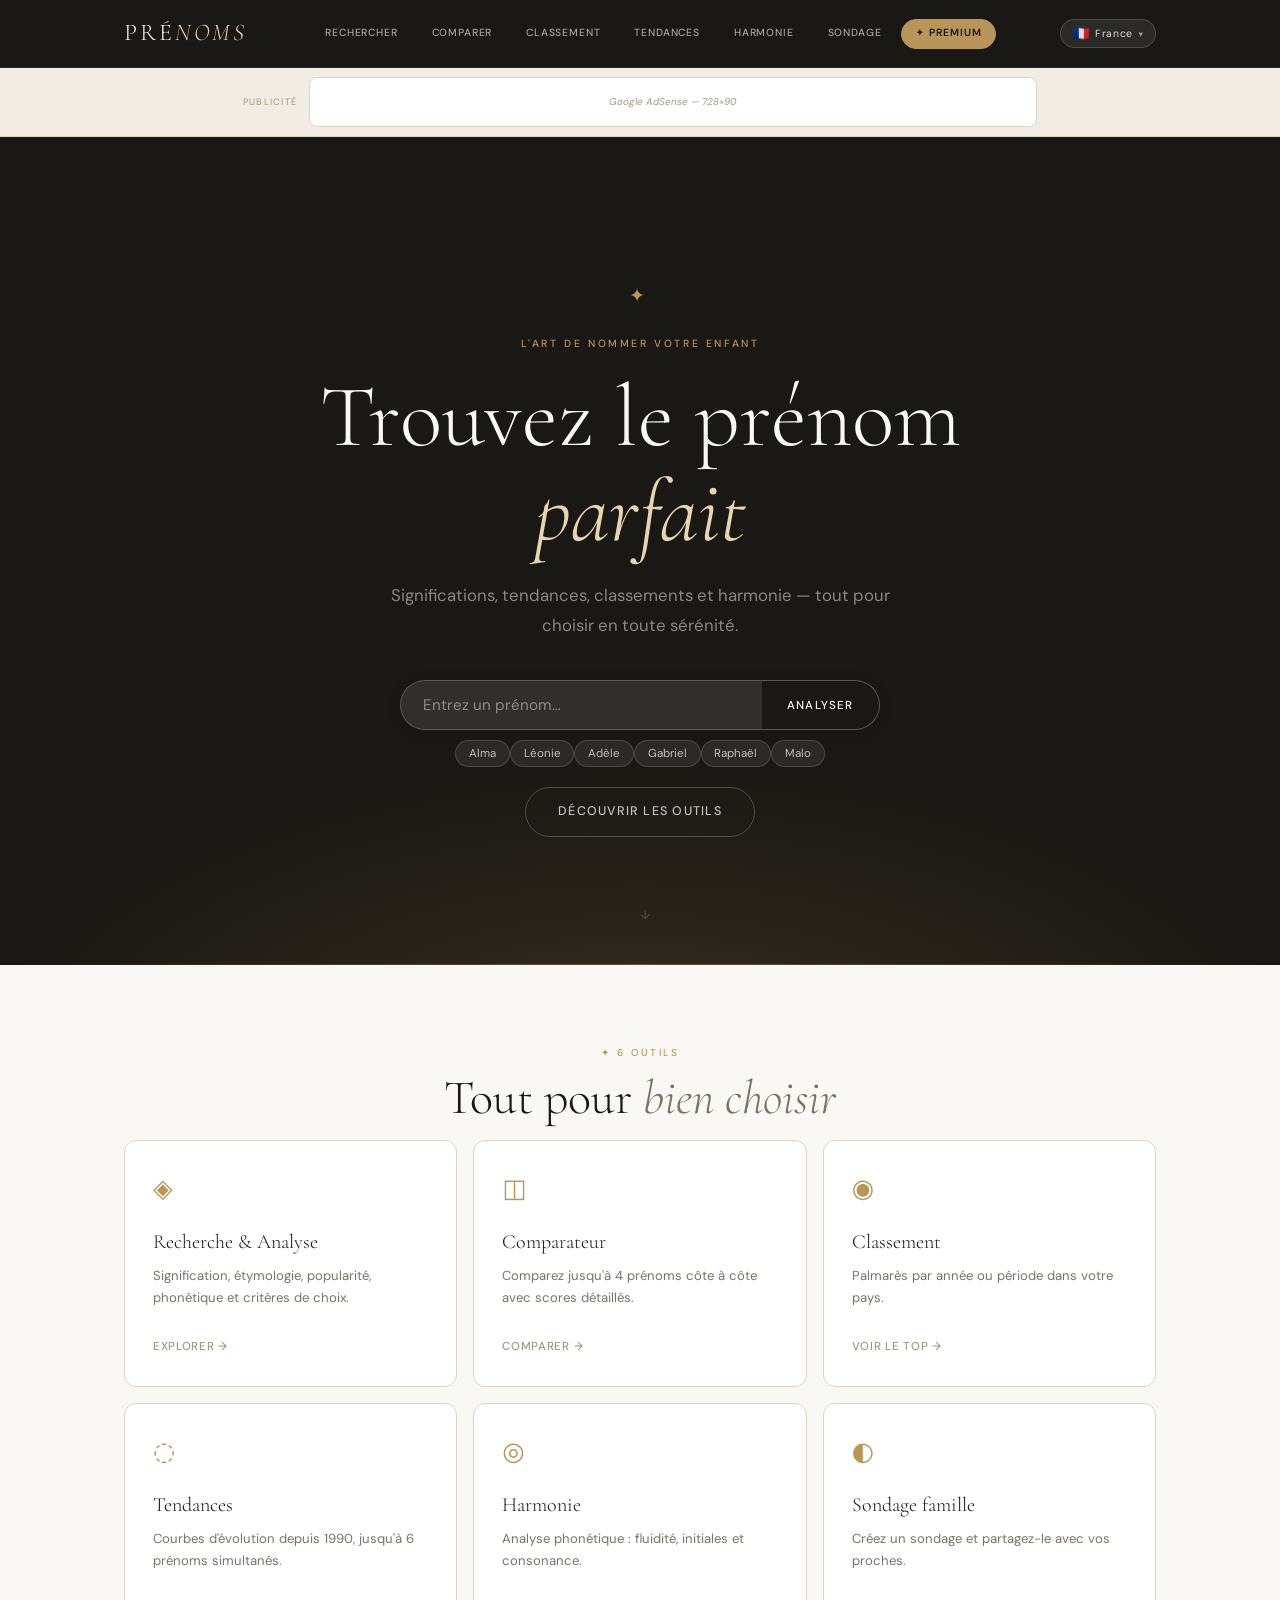
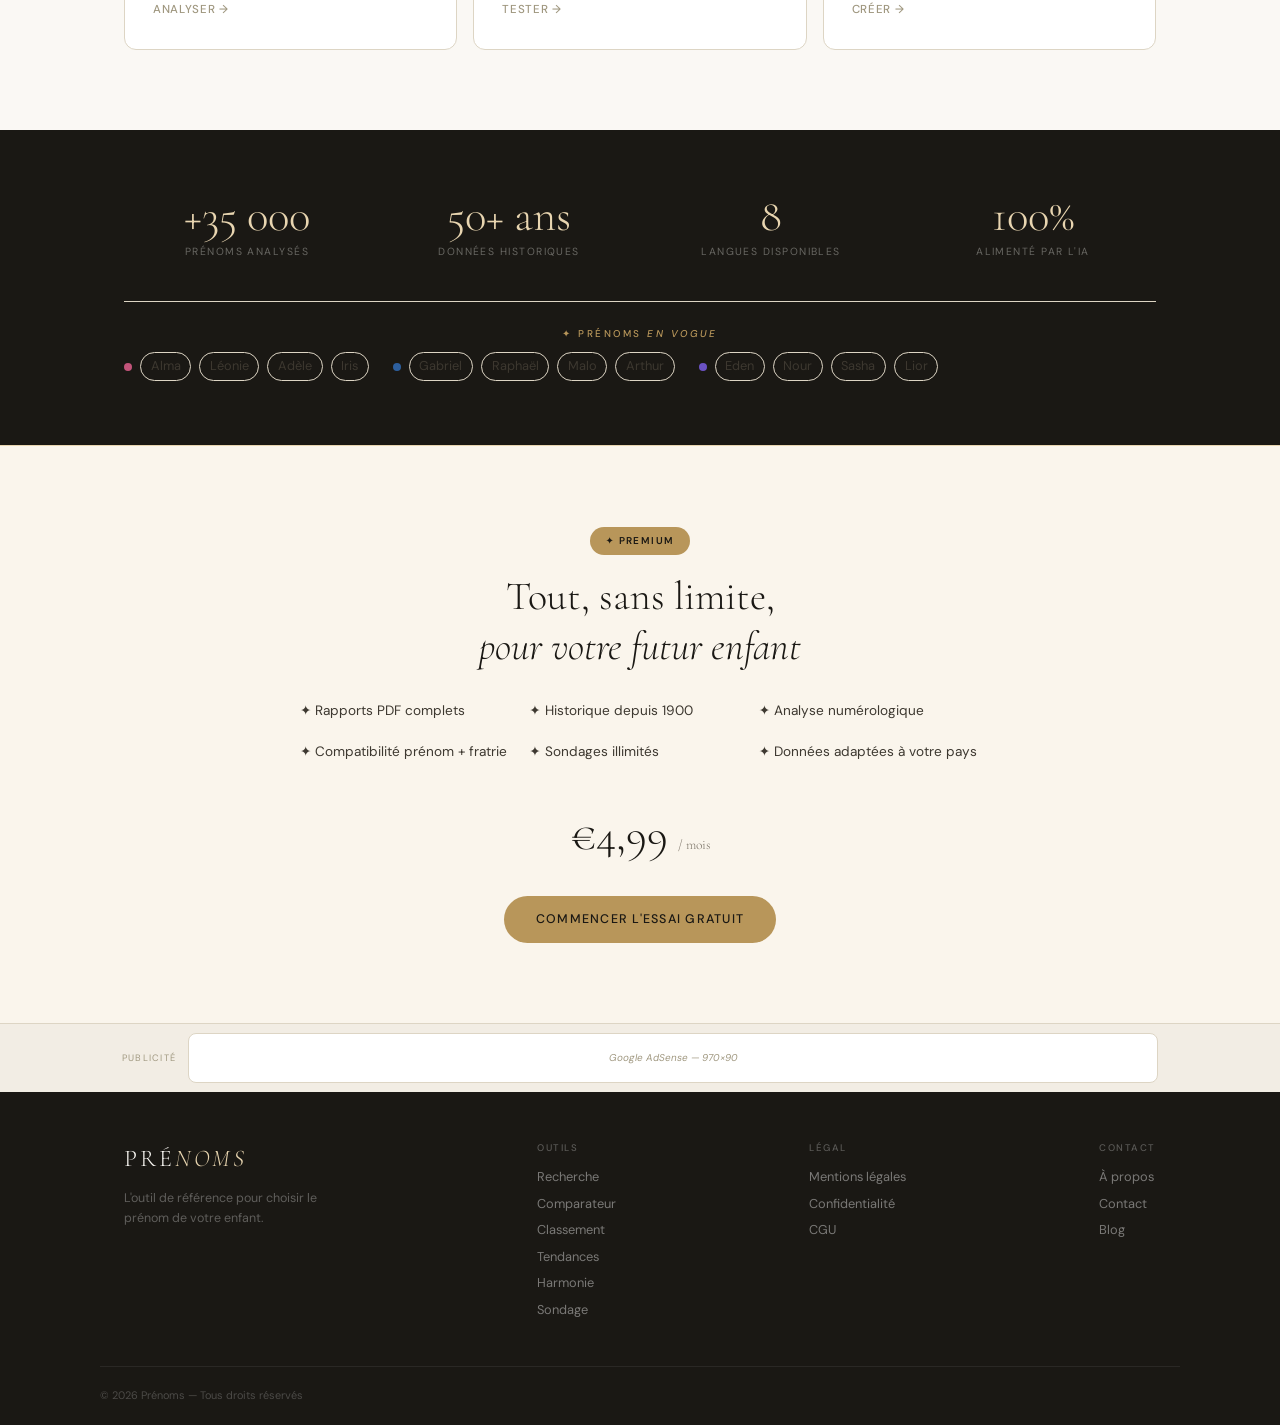
==== index.html @ 48c084d1 "Add files via upload" ====
<!DOCTYPE html>
<html lang="fr">
<head>
<meta charset="UTF-8">
<meta name="viewport" content="width=device-width, initial-scale=1">
<title>Prénoms — L'art de nommer votre enfant</title>
<link rel="preconnect" href="https://fonts.googleapis.com">
<link href="https://fonts.googleapis.com/css2?family=Cormorant+Garamond:ital,wght@0,300;0,400;0,500;1,300;1,400;1,500&family=DM+Sans:opsz,wght@9..40,300;9..40,400;9..40,500&display=swap" rel="stylesheet">
<link rel="stylesheet" href="styles.css">
</head>
<body>

<nav id="nav">
  <div class="nav-inner">
    <a class="logo" href="index.html">Pré<span>noms</span></a>
    <button class="nav-burger" id="burger" aria-label="Menu" onclick="toggleMenu()"><span></span><span></span><span></span></button>
    <div class="nav-links" id="navLinks">
      <a class="nav-link" href="recherche.html" data-i18n="rechercher">Rechercher</a>
      <a class="nav-link" href="comparer.html" data-i18n="comparer">Comparer</a>
      <a class="nav-link" href="classement.html" data-i18n="classement">Classement</a>
      <a class="nav-link" href="tendances.html" data-i18n="tendances">Tendances</a>
      <a class="nav-link" href="harmonie.html" data-i18n="harmonie">Harmonie</a>
      <a class="nav-link" href="sondage.html" data-i18n="sondage">Sondage</a>
      <a class="nav-link nav-premium" href="premium.html" data-i18n="premium">✦ Premium</a>
    </div>
  </div>
</nav>

<div class="ad-banner"><span class="ad-label">Publicité</span><div class="ad-slot ad-slot-728">Google AdSense — 728×90</div></div>

<section class="hero">
  <div class="hero-ornament">✦</div>
  <div class="hero-content">
    <p class="hero-tag" data-i18n="hero_tag">L'art de nommer votre enfant</p>
    <h1 class="hero-title" data-i18n="hero_title">Trouvez le prénom <em>parfait</em></h1>
    <p class="hero-sub" data-i18n="hero_sub">Significations, tendances, classements et harmonie — tout pour choisir en toute sérénité.</p>
    <div style="max-width:480px;margin:1.5rem auto 0">
      <div class="search-bar-wrap">
        <input type="text" id="quickInput" class="search-input" data-i18n="search_placeholder" placeholder="Entrez un prénom…" autocomplete="off">
        <button class="search-btn" onclick="quickSearch()" data-i18n="search_btn">Analyser</button>
      </div>
      <div class="quick-tags" style="margin-top:.6rem">
          <div id="homeQuickTags"></div>
      </div>
    </div>
    <div class="hero-cta" style="margin-top:1.25rem">
      <a href="#outils" class="btn-ghost" data-i18n="hero_btn2">Découvrir les outils</a>
    </div>
  </div>
  <div class="hero-scroll-hint">↓</div>
</section>

<section class="tools-section" id="outils">
  <div class="container">
    <p class="section-micro">✦ 6 outils</p>
    <h2 class="section-title" data-i18n="tools_title">Tout pour <em>bien choisir</em></h2>
    <div class="tools-grid">
      <a href="recherche.html" class="tool-card"><div class="tool-icon">◈</div><h3 class="tool-title">Recherche & Analyse</h3><p class="tool-desc">Signification, étymologie, popularité, phonétique et critères de choix.</p><span class="tool-arrow">Explorer →</span></a>
      <a href="comparer.html" class="tool-card"><div class="tool-icon">◫</div><h3 class="tool-title">Comparateur</h3><p class="tool-desc">Comparez jusqu'à 4 prénoms côte à côte avec scores détaillés.</p><span class="tool-arrow">Comparer →</span></a>
      <a href="classement.html" class="tool-card"><div class="tool-icon">◉</div><h3 class="tool-title">Classement</h3><p class="tool-desc">Palmarès par année ou période dans votre pays.</p><span class="tool-arrow">Voir le top →</span></a>
      <a href="tendances.html" class="tool-card"><div class="tool-icon">◌</div><h3 class="tool-title">Tendances</h3><p class="tool-desc">Courbes d'évolution depuis 1990, jusqu'à 6 prénoms simultanés.</p><span class="tool-arrow">Analyser →</span></a>
      <a href="harmonie.html" class="tool-card"><div class="tool-icon">◎</div><h3 class="tool-title">Harmonie</h3><p class="tool-desc">Analyse phonétique : fluidité, initiales et consonance.</p><span class="tool-arrow">Tester →</span></a>
      <a href="sondage.html" class="tool-card"><div class="tool-icon">◐</div><h3 class="tool-title">Sondage famille</h3><p class="tool-desc">Créez un sondage et partagez-le avec vos proches.</p><span class="tool-arrow">Créer →</span></a>
    </div>
  </div>
</section>

<section class="stats-section">
  <div class="container">
    <div class="stats-grid">
      <div class="stat"><div class="stat-n">+35 000</div><div class="stat-l">Prénoms analysés</div></div>
      <div class="stat"><div class="stat-n">50+ ans</div><div class="stat-l">Données historiques</div></div>
      <div class="stat"><div class="stat-n">8</div><div class="stat-l">Langues disponibles</div></div>
      <div class="stat"><div class="stat-n">100%</div><div class="stat-l">Alimenté par l'IA</div></div>
    </div>
    <div class="trending-compact">
      <p class="section-micro" style="margin-bottom:.65rem">✦ <span data-i18n="trending_title">Prénoms en vogue</span></p>
      <div class="trending-row" id="homeTrendingRow"></div>
    </div>
  </div>
</section>

<section class="premium-section">
  <div class="container">
    <div class="premium-box">
      <span class="premium-badge">✦ Premium</span>
      <h2 class="premium-title">Tout, sans limite,<br><em>pour votre futur enfant</em></h2>
      <ul class="premium-list">
        <li>✦ Rapports PDF complets</li><li>✦ Historique depuis 1900</li>
        <li>✦ Analyse numérologique</li><li>✦ Compatibilité prénom + fratrie</li>
        <li>✦ Sondages illimités</li><li>✦ Données adaptées à votre pays</li>
      </ul>
      <div class="premium-price">€4,99 <span class="premium-period">/ mois</span></div>
      <div class="premium-cta"><a href="premium.html" class="btn-primary">Commencer l'essai gratuit</a></div>
    </div>
  </div>
</section>

<div class="ad-banner ad-banner-footer"><span class="ad-label">Publicité</span><div class="ad-slot ad-slot-970">Google AdSense — 970×90</div></div>

<footer>
  <div class="footer-inner container">
    <div class="footer-brand"><a class="logo" href="index.html">Pré<span>noms</span></a><p>L'outil de référence pour choisir le prénom de votre enfant.</p></div>
    <div class="footer-col"><h4>Outils</h4><a href="recherche.html">Recherche</a><a href="comparer.html">Comparateur</a><a href="classement.html">Classement</a><a href="tendances.html">Tendances</a><a href="harmonie.html">Harmonie</a><a href="sondage.html">Sondage</a></div>
    <div class="footer-col"><h4>Légal</h4><a href="#">Mentions légales</a><a href="#">Confidentialité</a><a href="#">CGU</a></div>
    <div class="footer-col"><h4>Contact</h4><a href="#">À propos</a><a href="#">Contact</a><a href="#">Blog</a></div>
  </div>
  <div class="footer-bottom container"><p>© 2026 Prénoms — Tous droits réservés</p></div>
</footer>

<script src="i18n.js"></script>
<script src="app.js"></script>
<script>
// Init dynamique selon la langue
(function initHome() {
  // Quick tags hero
  var tagsEl = document.getElementById('homeQuickTags');
  if (tagsEl && typeof getPrenomsSuggeres === 'function') {
    getPrenomsSuggeres().forEach(function(p) {
      var b = document.createElement('button');
      b.className = 'qtag'; b.textContent = p;
      b.onclick = function() { setSearch(p); };
      tagsEl.appendChild(b);
    });
  }
  // Trending row
  var trendEl = document.getElementById('homeTrendingRow');
  if (trendEl && typeof PRENOMS_DEFAUT !== 'undefined') {
    var lang = window._LANG || 'fr';
    var pd = PRENOMS_DEFAUT[lang] || PRENOMS_DEFAUT['fr'];
    var classes = ['tcol-dot-f','tcol-dot-m','tcol-dot-mx'];
    var listes = [pd.filles.slice(0,4), pd.garcons.slice(0,4), pd.mixtes.slice(0,4)];
    listes.forEach(function(liste, i) {
      var g = document.createElement('div');
      g.className = 'trending-group';
      var dot = document.createElement('span');
      dot.className = 'tcol-dot ' + classes[i];
      g.appendChild(dot);
      liste.forEach(function(p) {
        var a = document.createElement('a');
        a.href = 'recherche.html?q=' + encodeURIComponent(p);
        a.className = 'tlink';
        a.textContent = p;
        g.appendChild(a);
      });
      trendEl.appendChild(g);
    });
  }
})();

function quickSearch() {
  const q = document.getElementById('quickInput').value.trim();
  if (!q) return;
  window.location.href = 'recherche.html?q=' + encodeURIComponent(q);
}
function setSearch(name) { window.location.href = 'recherche.html?q=' + encodeURIComponent(name); }
document.getElementById('quickInput').addEventListener('keydown', e => { if (e.key === 'Enter') quickSearch(); });
</script>
</body>
</html>
---- styles.css ----
/* ═══════════════════════════════════════════════
   PRÉNOMS.FR — Charte Éditorial Doré
   styles.css
   ═══════════════════════════════════════════════ */

/* ── TOKENS ── */
:root {
  --gold: #b8965a;
  --gold-l: #e8d5b0;
  --gold-pale: #faf5ec;
  --gold-deep: #8a6a30;
  --ink: #1a1814;
  --ink-2: #3d3830;
  --ink-3: #7a7266;
  --ink-4: #a09880;
  --cream: #faf8f4;
  --cream-2: #f2ede4;
  --cream-3: #ece6da;
  --border: #ddd5c4;
  --border-2: #ccc4b0;
  --white: #ffffff;
  --radius: 12px;
  --radius-sm: 8px;
  --radius-pill: 50px;
  --shadow: 0 2px 16px rgba(26,24,20,.08);
  --shadow-lg: 0 8px 40px rgba(26,24,20,.12);
  --font-serif: 'Cormorant Garamond', Georgia, serif;
  --font-sans: 'DM Sans', system-ui, sans-serif;
  --trans: .2s ease;
}

/* ── RESET ── */
*, *::before, *::after { box-sizing: border-box; margin: 0; padding: 0; }
html { scroll-behavior: smooth; font-size: 16px; }
body { font-family: var(--font-sans); background: var(--cream); color: var(--ink); overflow-x: hidden; line-height: 1.6; }
img { max-width: 100%; display: block; }
a { text-decoration: none; color: inherit; }
button { font-family: var(--font-sans); cursor: pointer; }

/* ── CONTAINER ── */
.container { max-width: 1080px; margin: 0 auto; padding: 0 1.5rem; }

/* ══════════════════════════════════════
   NAVIGATION
══════════════════════════════════════ */
#nav {
  position: sticky; top: 0; z-index: 200;
  background: var(--ink);
  border-bottom: 1px solid rgba(255,255,255,.06);
}
.nav-inner {
  max-width: 1080px; margin: 0 auto;
  padding: .9rem 1.5rem;
  display: flex; align-items: center; justify-content: space-between; gap: 1rem;
}
.logo {
  font-family: var(--font-serif); font-size: 1.5rem; font-weight: 300;
  color: var(--cream); letter-spacing: .12em; text-transform: uppercase;
  white-space: nowrap; flex-shrink: 0;
}
.logo span { color: var(--gold-l); font-style: italic; }
.logo:hover span { color: var(--gold); }

.nav-links { display: flex; gap: .3rem; align-items: center; }
.nav-link {
  font-size: .65rem; font-weight: 500; letter-spacing: .08em; text-transform: uppercase;
  color: rgba(255,255,255,.6); padding: .35rem .85rem; border-radius: var(--radius-pill);
  border: 1px solid transparent; transition: var(--trans);
}
.nav-link:hover { color: #fff; background: rgba(255,255,255,.08); border-color: rgba(255,255,255,.15); }
.nav-link.active { color: #fff; background: rgba(255,255,255,.12); border-color: rgba(255,255,255,.2); }
.nav-premium {
  background: var(--gold); color: var(--ink) !important; border-color: var(--gold) !important;
  font-weight: 600;
}
.nav-premium:hover { background: var(--gold-l); border-color: var(--gold-l) !important; }

.nav-burger { display: none; flex-direction: column; gap: 5px; background: none; border: none; padding: .25rem; }
.nav-burger span { display: block; width: 22px; height: 1.5px; background: rgba(255,255,255,.7); transition: var(--trans); border-radius: 2px; }

/* ══════════════════════════════════════
   PUBLICITÉ
══════════════════════════════════════ */
.ad-banner {
  background: var(--cream-2); border-bottom: 1px solid var(--border);
  padding: .55rem 1.5rem;
  display: flex; align-items: center; justify-content: center; gap: .75rem;
}
.ad-banner-footer { border-top: 1px solid var(--border); border-bottom: none; }
.ad-label { font-size: .58rem; letter-spacing: .14em; text-transform: uppercase; color: var(--ink-4); flex-shrink: 0; }
.ad-slot {
  background: var(--white); border: 1px solid var(--border); border-radius: var(--radius-sm);
  display: flex; align-items: center; justify-content: center;
  font-size: .62rem; color: var(--ink-4); font-style: italic;
}
.ad-slot-728 { width: min(728px, 100%); height: 50px; }
.ad-slot-970 { width: min(970px, 100%); height: 50px; }
.ad-slot-300 { width: 300px; height: 250px; }
.ad-slot-160 { width: 160px; height: 600px; }

/* ══════════════════════════════════════
   HERO
══════════════════════════════════════ */
.hero {
  min-height: 92vh;
  background: var(--ink);
  display: flex; flex-direction: column; align-items: center; justify-content: center;
  text-align: center; padding: 5rem 1.5rem 4rem;
  position: relative; overflow: hidden;
}
.hero::before {
  content: '';
  position: absolute; inset: 0;
  background: radial-gradient(ellipse 80% 60% at 50% 115%, rgba(184,150,90,.2) 0%, transparent 65%);
  pointer-events: none;
}
.hero::after {
  content: '';
  position: absolute; bottom: 0; left: 0; right: 0; height: 1px;
  background: linear-gradient(90deg, transparent, var(--gold), transparent);
  opacity: .4;
}
.hero-ornament {
  font-size: 1.2rem; color: var(--gold); margin-bottom: 1.5rem; letter-spacing: .3em;
  animation: fadeUp .6s ease both;
}
.hero-content { position: relative; z-index: 1; max-width: 700px; }
.hero-tag {
  font-size: .65rem; letter-spacing: .25em; text-transform: uppercase;
  color: var(--gold); font-weight: 500; margin-bottom: 1.1rem;
  animation: fadeUp .6s .1s ease both;
}
.hero-title {
  font-family: var(--font-serif); font-size: clamp(2.8rem, 7vw, 5.5rem);
  font-weight: 300; color: var(--cream); line-height: 1.08; margin-bottom: 1.25rem;
  animation: fadeUp .6s .2s ease both;
}
.hero-title em { font-style: italic; color: var(--gold-l); }
.hero-sub {
  font-size: clamp(.88rem, 2vw, 1.05rem); color: rgba(250,248,244,.5);
  max-width: 520px; line-height: 1.8; margin: 0 auto 2.5rem;
  animation: fadeUp .6s .3s ease both;
}
.hero-cta { display: flex; gap: .75rem; flex-wrap: wrap; justify-content: center; animation: fadeUp .6s .4s ease both; }
.hero-scroll-hint {
  position: absolute; bottom: 2.5rem; left: 50%; transform: translateX(-50%);
  color: rgba(255,255,255,.2); font-size: .75rem; letter-spacing: .15em;
  animation: fadeUp .6s .8s ease both, bob 2s 1.5s ease-in-out infinite;
}

/* ══════════════════════════════════════
   BOUTONS
══════════════════════════════════════ */
.btn-primary {
  display: inline-block; background: var(--gold); color: var(--ink);
  border: none; padding: .85rem 2rem;
  font-family: var(--font-sans); font-size: .78rem; font-weight: 500;
  letter-spacing: .1em; text-transform: uppercase; border-radius: var(--radius-pill);
  transition: var(--trans);
}
.btn-primary:hover { background: var(--gold-l); transform: translateY(-1px); }
.btn-primary:active { transform: none; }

.btn-ghost {
  display: inline-block; background: transparent; color: rgba(250,248,244,.75);
  border: 1px solid rgba(255,255,255,.22); padding: .85rem 2rem;
  font-family: var(--font-sans); font-size: .78rem; font-weight: 500;
  letter-spacing: .1em; text-transform: uppercase; border-radius: var(--radius-pill);
  transition: var(--trans);
}
.btn-ghost:hover { background: rgba(255,255,255,.08); color: #fff; border-color: rgba(255,255,255,.4); }

.btn-ghost-light {
  display: inline-block; background: transparent; color: var(--ink-2);
  border: 1px solid var(--border); padding: .85rem 2rem;
  font-family: var(--font-sans); font-size: .78rem; font-weight: 500;
  letter-spacing: .1em; text-transform: uppercase; border-radius: var(--radius-pill);
  transition: var(--trans);
}
.btn-ghost-light:hover { border-color: var(--ink-3); color: var(--ink); }

.btn-ink {
  display: inline-block; background: var(--ink); color: var(--cream);
  border: none; padding: .75rem 1.75rem;
  font-family: var(--font-sans); font-size: .75rem; font-weight: 500;
  letter-spacing: .1em; text-transform: uppercase; border-radius: var(--radius-pill);
  transition: var(--trans); cursor: pointer;
}
.btn-ink:hover { background: var(--ink-2); }
.btn-ink:disabled { opacity: .4; cursor: not-allowed; }

/* ══════════════════════════════════════
   MICRO LABELS / TITRES DE SECTIONS
══════════════════════════════════════ */
.section-micro {
  font-size: .62rem; letter-spacing: .25em; text-transform: uppercase;
  color: var(--gold); font-weight: 500; margin-bottom: .6rem; text-align: center;
}
.section-title {
  font-family: var(--font-serif); font-size: clamp(1.9rem, 4.5vw, 3rem);
  font-weight: 300; color: var(--ink); line-height: 1.2;
  margin-bottom: .75rem; text-align: center;
}
.section-title em { font-style: italic; color: var(--ink-3); }
.section-sub {
  font-size: .9rem; color: var(--ink-3); text-align: center;
  max-width: 480px; margin: 0 auto 3rem; line-height: 1.75;
}

/* ══════════════════════════════════════
   RECHERCHE RAPIDE
══════════════════════════════════════ */
.quick-search-section {
  background: var(--white); border-bottom: 1px solid var(--border);
  padding: 2rem 0;
}
.search-bar-wrap {
  display: flex; max-width: 600px; margin: 0 auto;
  background: var(--cream); border: 1px solid var(--border); border-radius: var(--radius-pill);
  overflow: hidden; box-shadow: var(--shadow);
}
.search-input {
  flex: 1; border: none; outline: none; background: var(--white);
  padding: .85rem 1.4rem; font-family: var(--font-sans); font-size: .95rem; color: var(--ink);
}
.search-input::placeholder { color: var(--ink-4); }
/* Dans le hero uniquement : fond semi-transparent, texte clair */
.hero .search-bar-wrap { background: rgba(255,255,255,.1); border-color: rgba(255,255,255,.2); }
.hero .search-input { background: transparent; color: var(--cream); }
.hero .search-input::placeholder { color: rgba(255,255,255,.45); }
.hero .search-input:focus { background: rgba(255,255,255,.08); }
.search-btn {
  background: var(--ink); color: var(--cream); border: none;
  padding: .85rem 1.6rem; font-family: var(--font-sans);
  font-size: .72rem; font-weight: 500; letter-spacing: .1em; text-transform: uppercase;
  border-radius: 0 var(--radius-pill) var(--radius-pill) 0;
  transition: var(--trans); white-space: nowrap;
}
.search-btn:hover { background: var(--gold); color: var(--ink); }
.search-btn:disabled { opacity: .4; cursor: not-allowed; }
.quick-tags {
  display: flex; gap: .4rem; flex-wrap: wrap; justify-content: center;
  margin-top: .9rem; max-width: 600px; margin-left: auto; margin-right: auto;
}
.qtag {
  font-size: .72rem; background: var(--white); border: 1px solid var(--border);
  color: var(--ink-2); padding: .32rem .8rem; border-radius: var(--radius-pill);
  transition: var(--trans);
}
.qtag:hover { background: var(--ink); color: var(--cream); border-color: var(--ink); }

/* Résultat rapide */
.quick-result-card {
  max-width: 600px; margin: 1.25rem auto 0;
  background: var(--cream-2); border: 1px solid var(--border); border-radius: var(--radius);
  padding: 1.25rem; animation: fadeUp .3s ease;
}
.qr-name { font-family: var(--font-serif); font-size: 1.8rem; font-weight: 300; color: var(--ink); }
.qr-origin { font-size: .72rem; color: var(--ink-3); margin-bottom: .5rem; }
.qr-chips { display: flex; gap: .4rem; flex-wrap: wrap; margin-bottom: .7rem; }
.chip {
  font-size: .6rem; font-weight: 500; letter-spacing: .08em; text-transform: uppercase;
  padding: .22rem .65rem; border-radius: var(--radius-pill);
}
.chip-f { background: #fdf0f5; color: #c2547a; border: 1px solid #f4c0d1; }
.chip-m { background: #eef3fb; color: #2d5f9e; border: 1px solid #b5d4f4; }
.chip-mx { background: #f4f0fb; color: #6b52c4; border: 1px solid #cbc7f0; }
.chip-gold { background: var(--cream-2); color: var(--gold-deep); border: 1px solid var(--gold-l); }
.chip-neutral { background: var(--cream-2); color: var(--ink-3); border: 1px solid var(--border); }
.qr-meaning { font-size: .88rem; color: var(--ink-2); line-height: 1.65; margin-bottom: .85rem; }
.qr-scores { display: grid; grid-template-columns: repeat(2,1fr); gap: .4rem; }
.qr-score-item { background: var(--white); border: 1px solid var(--border); border-radius: var(--radius-sm); padding: .55rem .75rem; }
.qrs-label { font-size: .58rem; letter-spacing: .12em; text-transform: uppercase; color: var(--ink-4); margin-bottom: .2rem; }
.qrs-val { font-size: .85rem; font-weight: 500; color: var(--ink-2); }
.qr-cta { margin-top: .85rem; }

/* ══════════════════════════════════════
   OUTILS
══════════════════════════════════════ */
.tools-section { padding: 5rem 0; background: var(--cream); }
.tools-grid {
  display: grid; grid-template-columns: repeat(auto-fit, minmax(280px, 1fr));
  gap: 1rem;
}
.tool-card {
  background: var(--white); border: 1px solid var(--border); border-radius: var(--radius);
  padding: 1.75rem; display: block; position: relative;
  transition: var(--trans); overflow: hidden;
}
.tool-card::before {
  content: ''; position: absolute; bottom: 0; left: 0; right: 0; height: 2px;
  background: linear-gradient(90deg, transparent, var(--gold), transparent);
  opacity: 0; transition: var(--trans);
}
.tool-card:hover { border-color: var(--gold-l); transform: translateY(-3px); box-shadow: var(--shadow-lg); }
.tool-card:hover::before { opacity: 1; }
.tool-card:hover .tool-arrow { color: var(--gold); }
.tool-icon { font-size: 1.6rem; color: var(--gold); margin-bottom: 1rem; }
.tool-title {
  font-family: var(--font-serif); font-size: 1.25rem; font-weight: 300;
  color: var(--ink); margin-bottom: .45rem;
}
.tool-desc { font-size: .82rem; color: var(--ink-3); line-height: 1.65; margin-bottom: 1.5rem; }
.tool-arrow { font-size: .72rem; font-weight: 500; letter-spacing: .06em; text-transform: uppercase; color: var(--ink-4); transition: var(--trans); }

/* ══════════════════════════════════════
   STATS
══════════════════════════════════════ */
.stats-section { background: var(--ink); padding: 4rem 0; }
.stats-grid {
  display: grid; grid-template-columns: repeat(auto-fit, minmax(150px,1fr));
  gap: 1rem; margin-bottom: 2.5rem;
}
.stat { text-align: center; }
.stat-n {
  font-family: var(--font-serif); font-size: 2.8rem; font-weight: 300;
  color: var(--gold-l); line-height: 1;
}
.stat-l { font-size: .65rem; letter-spacing: .14em; text-transform: uppercase; color: rgba(250,248,244,.35); margin-top: .35rem; }
.stats-quote {
  text-align: center; font-family: var(--font-serif); font-size: 1.15rem;
  font-style: italic; color: rgba(250,248,244,.35); max-width: 480px; margin: 0 auto;
}

/* ══════════════════════════════════════
   TENDANCES
══════════════════════════════════════ */
.trending-section { padding: 5rem 0; background: var(--cream-2); border-top: 1px solid var(--border); }
.trending-grid {
  display: grid; grid-template-columns: repeat(auto-fit, minmax(200px,1fr));
  gap: 1rem; margin-top: 2.5rem;
}
.trending-col { background: var(--white); border: 1px solid var(--border); border-radius: var(--radius); padding: 1.25rem; }
.trending-col-head {
  font-size: .62rem; letter-spacing: .16em; text-transform: uppercase;
  font-weight: 500; color: var(--ink-3); margin-bottom: .9rem;
  display: flex; align-items: center; gap: .5rem;
}
.tcol-dot { width: 8px; height: 8px; border-radius: 50%; flex-shrink: 0; }
.tcol-dot-f { background: #c2547a; }
.tcol-dot-m { background: #2d5f9e; }
.tcol-dot-mx { background: #6b52c4; }
.trow {
  display: flex; align-items: center; gap: .65rem;
  padding: .5rem 0; border-bottom: 1px solid var(--cream-2);
  transition: var(--trans);
}
.trow:last-child { border-bottom: none; }
.trow:hover .tname { color: var(--gold); }
.trank { font-family: var(--font-serif); font-size: 1.05rem; color: var(--gold); width: 20px; text-align: right; flex-shrink: 0; }
.tname { font-size: .9rem; color: var(--ink-2); flex: 1; }
.tup { font-size: .7rem; color: #5a9a6a; font-weight: 500; }

/* ══════════════════════════════════════
   COMMENT ÇA MARCHE
══════════════════════════════════════ */
.how-section { padding: 5rem 0; background: var(--white); border-top: 1px solid var(--border); }
.steps-grid { display: grid; grid-template-columns: repeat(auto-fit, minmax(200px,1fr)); gap: 2rem; margin-top: 2.5rem; }
.step { text-align: center; }
.step-n {
  font-family: var(--font-serif); font-size: 3.5rem; font-weight: 300;
  color: var(--gold-l); line-height: 1; margin-bottom: .5rem;
}
.step-title { font-size: .9rem; font-weight: 500; color: var(--ink); margin-bottom: .4rem; }
.step-desc { font-size: .8rem; color: var(--ink-3); line-height: 1.65; }

/* ══════════════════════════════════════
   PREMIUM
══════════════════════════════════════ */
.premium-section { padding: 5rem 0; background: var(--gold-pale); border-top: 1px solid var(--gold-l); }
.premium-box { max-width: 680px; margin: 0 auto; text-align: center; }
.premium-badge {
  display: inline-block; background: var(--gold); color: var(--ink);
  font-size: .62rem; font-weight: 600; letter-spacing: .14em; text-transform: uppercase;
  padding: .35rem .95rem; border-radius: var(--radius-pill); margin-bottom: 1rem;
}
.premium-title {
  font-family: var(--font-serif); font-size: clamp(1.8rem, 4vw, 2.5rem);
  font-weight: 300; color: var(--ink); line-height: 1.25; margin-bottom: .75rem;
}
.premium-title em { font-style: italic; }
.premium-list {
  list-style: none; display: grid; grid-template-columns: repeat(auto-fit, minmax(220px,1fr));
  gap: .5rem; text-align: left; margin: 1.5rem 0 2rem;
}
.premium-list li { font-size: .85rem; color: var(--ink-2); padding: .35rem 0; }
.premium-price {
  font-family: var(--font-serif); font-size: 2.8rem; font-weight: 300;
  color: var(--ink); margin-bottom: .25rem;
}
.premium-period { font-size: .85rem; color: var(--ink-3); }
.premium-cta { display: flex; gap: .75rem; justify-content: center; flex-wrap: wrap; margin-top: 1.5rem; }

/* ══════════════════════════════════════
   FOOTER
══════════════════════════════════════ */
footer { background: var(--ink); padding: 3rem 0 0; }
.footer-inner {
  display: flex; flex-wrap: wrap; gap: 2.5rem; justify-content: space-between;
  padding-bottom: 2.5rem; border-bottom: 1px solid rgba(255,255,255,.07);
}
.footer-brand p { font-size: .78rem; color: rgba(255,255,255,.3); margin-top: .6rem; max-width: 220px; line-height: 1.65; }
.footer-col h4 {
  font-size: .6rem; letter-spacing: .16em; text-transform: uppercase;
  font-weight: 500; color: rgba(255,255,255,.28); margin-bottom: .75rem;
}
.footer-col a { display: block; font-size: .8rem; color: rgba(255,255,255,.42); margin-bottom: .38rem; transition: var(--trans); }
.footer-col a:hover { color: var(--gold-l); }
.footer-bottom {
  padding: 1.25rem 0; display: flex; flex-wrap: wrap;
  justify-content: space-between; align-items: center; gap: .5rem;
}
.footer-bottom p { font-size: .68rem; color: rgba(255,255,255,.22); }
.footer-ad-note { font-style: italic; }

/* ══════════════════════════════════════
   PAGE INTÉRIEURE — HEADER
══════════════════════════════════════ */
.page-header {
  background: var(--cream-2); border-bottom: 1px solid var(--border);
  padding: 2rem 0 1.75rem;
}
.page-header .container { display: flex; align-items: flex-end; justify-content: space-between; gap: 1rem; flex-wrap: wrap; }
.page-tag { font-size: .6rem; letter-spacing: .22em; text-transform: uppercase; color: var(--gold); font-weight: 500; margin-bottom: .4rem; }
.page-title { font-family: var(--font-serif); font-size: clamp(1.6rem, 4vw, 2.5rem); font-weight: 300; color: var(--ink); line-height: 1.2; }
.page-title em { font-style: italic; color: var(--ink-3); }
.page-sub { font-size: .85rem; color: var(--ink-3); margin-top: .35rem; }

/* ══════════════════════════════════════
   LAYOUT PAGE INTÉRIEURE
══════════════════════════════════════ */
.page-layout {
  max-width: 1080px; margin: 0 auto; padding: 2rem 1.5rem;
  display: grid; grid-template-columns: 1fr 200px; gap: 2rem;
}
.page-main { min-width: 0; }
.page-sidebar { display: flex; flex-direction: column; gap: 1rem; }

/* ══════════════════════════════════════
   CARDS GÉNÉRIQUES
══════════════════════════════════════ */
.card {
  background: var(--white); border: 1px solid var(--border);
  border-radius: var(--radius); padding: 1.5rem;
}
.card-title {
  font-family: var(--font-serif); font-size: 1.2rem; font-weight: 300;
  color: var(--ink); margin-bottom: 1rem;
}
.card-label {
  font-size: .6rem; letter-spacing: .16em; text-transform: uppercase;
  font-weight: 500; color: var(--ink-3); margin-bottom: .5rem;
}

/* ══════════════════════════════════════
   FORMULAIRES
══════════════════════════════════════ */
.form-group { margin-bottom: .9rem; }
.form-label { font-size: .65rem; letter-spacing: .14em; text-transform: uppercase; font-weight: 500; color: var(--ink-3); display: block; margin-bottom: .4rem; }
.form-input {
  width: 100%; border: 1px solid var(--border); border-radius: var(--radius-pill);
  padding: .65rem 1.1rem; font-family: var(--font-sans); font-size: .9rem;
  color: var(--ink); background: var(--white); outline: none; transition: var(--trans);
}
.form-input:focus { border-color: var(--gold); }
.form-input::placeholder { color: var(--ink-4); }
.form-select {
  width: 100%; border: 1px solid var(--border); border-radius: var(--radius-pill);
  padding: .65rem 1.1rem; font-family: var(--font-sans); font-size: .9rem;
  color: var(--ink); background: var(--white); outline: none; cursor: pointer; transition: var(--trans);
}
.form-select:focus { border-color: var(--gold); }
.form-textarea {
  width: 100%; border: 1px solid var(--border); border-radius: var(--radius);
  padding: .75rem 1.1rem; font-family: var(--font-sans); font-size: .88rem;
  color: var(--ink); background: var(--white); outline: none; resize: vertical;
  min-height: 80px; transition: var(--trans);
}
.form-textarea:focus { border-color: var(--gold); }

/* ══════════════════════════════════════
   SEGMENTED CONTROLS
══════════════════════════════════════ */
.seg-ctrl {
  display: inline-flex; background: var(--cream-2); border: 1px solid var(--border);
  border-radius: var(--radius-pill); overflow: hidden;
}
.seg-btn {
  border: none; background: transparent; font-family: var(--font-sans);
  font-size: .7rem; font-weight: 500; letter-spacing: .06em; text-transform: uppercase;
  color: var(--ink-3); padding: .42rem .95rem; cursor: pointer; transition: var(--trans);
}
.seg-btn.active { background: var(--ink); color: var(--cream); border-radius: var(--radius-pill); }

/* ══════════════════════════════════════
   BADGES GENRE
══════════════════════════════════════ */
.badge-f { background: #fdf0f5; color: #c2547a; border: 1px solid #f4c0d1; }
.badge-m { background: #eef3fb; color: #2d5f9e; border: 1px solid #b5d4f4; }
.badge-mx { background: #f4f0fb; color: #6b52c4; border: 1px solid #cbc7f0; }
.badge-up { background: #edf8f0; color: #2a7a3a; border: 1px solid #9edcaa; }
.badge-dn { background: #fdf4f4; color: #a33; border: 1px solid #f7c1c1; }
.badge-st { background: var(--cream-2); color: var(--ink-3); border: 1px solid var(--border); }
.badge {
  font-size: .6rem; font-weight: 500; letter-spacing: .08em; text-transform: uppercase;
  padding: .22rem .65rem; border-radius: var(--radius-pill); display: inline-block;
}

/* ══════════════════════════════════════
   SCORE BARS
══════════════════════════════════════ */
.score-bar-row { display: flex; align-items: center; gap: .6rem; margin-bottom: .5rem; }
.score-bar-label { font-size: .72rem; color: var(--ink-3); width: 150px; flex-shrink: 0; }
.score-bar-bg { flex: 1; height: 5px; background: var(--cream-2); border-radius: 3px; overflow: hidden; }
.score-bar-fill { height: 100%; background: var(--gold); border-radius: 3px; transition: width .6s ease; }
.score-bar-val { font-size: .72rem; color: var(--ink-3); width: 30px; text-align: right; }

/* ══════════════════════════════════════
   SPARKLINES
══════════════════════════════════════ */
.sparkline-row { display: flex; align-items: center; gap: .5rem; margin-bottom: .3rem; }
.spark-year { font-size: .68rem; color: var(--ink-3); width: 34px; text-align: right; flex-shrink: 0; }
.spark-bg { flex: 1; height: 7px; background: var(--cream-2); border-radius: 4px; overflow: hidden; }
.spark-fill { height: 100%; background: var(--gold); border-radius: 4px; transition: width .5s ease; }
.spark-count { font-size: .68rem; color: var(--ink-3); width: 38px; }

/* ══════════════════════════════════════
   PAYWALL GATE
══════════════════════════════════════ */
.gate {
  background: var(--ink); border-radius: var(--radius); padding: 1.1rem 1.4rem;
  display: flex; align-items: center; justify-content: space-between; gap: 1rem; flex-wrap: wrap;
}
.gate-text { color: rgba(255,255,255,.65); font-size: .82rem; line-height: 1.55; }
.gate-text strong { color: var(--cream); display: block; margin-bottom: .15rem; }
.gate-btn {
  background: var(--gold); color: var(--ink); border: none;
  padding: .55rem 1.2rem; border-radius: var(--radius-pill);
  font-size: .7rem; font-weight: 600; letter-spacing: .08em; text-transform: uppercase;
  cursor: pointer; white-space: nowrap; transition: var(--trans); flex-shrink: 0;
}
.gate-btn:hover { background: var(--gold-l); }

/* ══════════════════════════════════════
   LOADING
══════════════════════════════════════ */
.loading-bar-wrap { height: 2px; background: var(--cream-2); border-radius: 2px; overflow: hidden; margin-bottom: .75rem; }
.loading-bar { height: 100%; background: var(--gold); border-radius: 2px; width: 0; animation: loadSlide 1.6s ease-in-out infinite; }
.loading-text { font-size: .78rem; color: var(--ink-3); text-align: center; font-style: italic; padding: .5rem 0; }

/* ══════════════════════════════════════
   EMPTY STATE
══════════════════════════════════════ */
.empty-state { text-align: center; padding: 3.5rem 1rem; }
.empty-icon { font-size: 2rem; color: var(--border); margin-bottom: 1rem; }
.empty-title { font-family: var(--font-serif); font-size: 1.4rem; font-weight: 300; color: var(--ink); margin-bottom: .5rem; }
.empty-sub { font-size: .85rem; color: var(--ink-3); max-width: 300px; margin: 0 auto; }
.empty-suggestions { display: flex; gap: .4rem; flex-wrap: wrap; justify-content: center; margin-top: 1rem; }

/* ══════════════════════════════════════
   PODIUM
══════════════════════════════════════ */
.podium { display: flex; align-items: flex-end; justify-content: center; gap: .75rem; margin-bottom: 2rem; }
.podium-item { display: flex; flex-direction: column; align-items: center; gap: .4rem; flex: 1; max-width: 130px; }
.podium-name { font-family: var(--font-serif); font-size: 1.1rem; font-weight: 300; color: var(--ink); text-align: center; line-height: 1.2; }
.podium-block { width: 100%; border-radius: 6px 6px 0 0; display: flex; align-items: center; justify-content: center; }
.podium-rank { font-family: var(--font-serif); font-size: 1.5rem; font-weight: 300; color: rgba(255,255,255,.9); }
.podium-nb { font-size: .65rem; color: var(--ink-3); text-align: center; }
.podium-1 .podium-block { height: 110px; background: var(--gold); }
.podium-2 .podium-block { height: 78px; background: #9a9a9a; }
.podium-3 .podium-block { height: 58px; background: #b87333; }

/* ══════════════════════════════════════
   RANK LIST
══════════════════════════════════════ */
.rank-item {
  background: var(--white); border: 1px solid var(--border); border-radius: 10px;
  padding: .85rem 1.1rem; display: flex; align-items: center; gap: .8rem;
  cursor: pointer; transition: var(--trans); margin-bottom: .45rem;
  animation: fadeUp .25s ease both;
}
.rank-item:hover { border-color: var(--gold-l); background: var(--cream); }
.rank-num { font-family: var(--font-serif); font-size: 1.3rem; font-weight: 300; color: var(--gold); width: 32px; text-align: center; flex-shrink: 0; }
.rank-name-col { flex: 1; min-width: 0; }
.rank-name { font-family: var(--font-serif); font-size: 1.15rem; font-weight: 300; color: var(--ink); }
.rank-origin-label { font-size: .68rem; color: var(--ink-3); }
.rank-bar-col { flex: 1; max-width: 120px; }
.rank-count { font-size: .72rem; color: var(--ink-3); white-space: nowrap; }
.rank-trend { font-size: .72rem; font-weight: 500; min-width: 32px; text-align: right; }
.trend-up { color: #3a8a4a; }
.trend-dn { color: #c33; }
.trend-eq { color: var(--ink-3); }

/* ══════════════════════════════════════
   ANIMATIONS
══════════════════════════════════════ */
@keyframes fadeUp {
  from { opacity: 0; transform: translateY(12px); }
  to { opacity: 1; transform: none; }
}
@keyframes bob {
  0%, 100% { transform: translateX(-50%) translateY(0); }
  50% { transform: translateX(-50%) translateY(6px); }
}
@keyframes loadSlide {
  0% { width: 0; margin-left: 0; }
  50% { width: 55%; margin-left: 25%; }
  100% { width: 0; margin-left: 100%; }
}

/* ══════════════════════════════════════
   SIDEBAR ADS
══════════════════════════════════════ */
.sidebar-section-title {
  font-size: .6rem; letter-spacing: .16em; text-transform: uppercase;
  font-weight: 500; color: var(--ink-3); margin-bottom: .75rem;
  padding-bottom: .5rem; border-bottom: 1px solid var(--border);
}
.sidebar-link {
  display: block; font-size: .82rem; color: var(--ink-2); padding: .38rem 0;
  border-bottom: 1px solid var(--cream-2); transition: var(--trans);
}
.sidebar-link:hover { color: var(--gold); padding-left: .2rem; }
.sidebar-link:last-child { border-bottom: none; }

/* ══════════════════════════════════════
   CARTE GÉOGRAPHIQUE
══════════════════════════════════════ */
.geo-tabs {
  display: flex; gap: .3rem; margin-bottom: .75rem;
}
.geo-tab {
  border: 1px solid var(--border); border-radius: var(--radius-pill);
  background: transparent; font-family: var(--font-sans);
  font-size: .65rem; font-weight: 500; letter-spacing: .08em; text-transform: uppercase;
  color: var(--ink-3); padding: .35rem .85rem; cursor: pointer; transition: var(--trans);
}
.geo-tab.active { background: var(--ink); color: var(--cream); border-color: var(--ink); }
.geo-tab:hover:not(.active) { border-color: var(--gold); color: var(--ink); }

.geo-legend {
  display: flex; flex-wrap: wrap; gap: .5rem 1rem; margin-bottom: 1rem;
  padding: .6rem .75rem; background: var(--cream-2); border-radius: var(--radius-sm);
}
.geo-legend-item { display: flex; align-items: center; gap: .35rem; }
.geo-legend-dot { width: 10px; height: 10px; border-radius: 50%; flex-shrink: 0; }
.geo-legend-item span { font-size: .65rem; color: var(--ink-3); }

.geo-panel {}
.geo-row {
  display: flex; align-items: center; gap: .6rem; padding: .4rem 0;
  border-bottom: 1px solid var(--cream-2);
}
.geo-row:last-child { border-bottom: none; }
.geo-flag { font-size: 1.1rem; width: 24px; text-align: center; flex-shrink: 0; }
.geo-name { font-size: .82rem; color: var(--ink-2); width: 180px; flex-shrink: 0; }
.geo-bar-bg { flex: 1; height: 6px; background: var(--cream-2); border-radius: 4px; overflow: hidden; }
.geo-bar-fill { height: 100%; border-radius: 4px; transition: width .5s ease; }
.geo-badge {
  font-size: .58rem; font-weight: 500; letter-spacing: .07em; text-transform: uppercase;
  padding: .18rem .55rem; border-radius: var(--radius-pill); white-space: nowrap; flex-shrink: 0;
}

/* ══════════════════════════════════════
   PERSONNALITÉS
══════════════════════════════════════ */
.perso-grid {
  display: grid; grid-template-columns: 1fr 1fr; gap: .75rem;
}
.perso-card {
  display: flex; gap: .75rem; align-items: flex-start;
  background: var(--cream-2); border: 1px solid var(--border);
  border-radius: var(--radius-sm); padding: .85rem; transition: var(--trans);
}
.perso-card:hover { border-color: var(--gold-l); background: var(--gold-pale); }
.perso-icon { font-size: 1.4rem; flex-shrink: 0; margin-top: .1rem; }
.perso-body { flex: 1; min-width: 0; }
.perso-nom { font-family: var(--font-serif); font-size: 1rem; font-weight: 400; color: var(--ink); margin-bottom: .2rem; }
.perso-meta { display: flex; gap: .4rem; flex-wrap: wrap; margin-bottom: .35rem; align-items: center; }
.perso-domaine {
  font-size: .58rem; font-weight: 500; letter-spacing: .08em; text-transform: uppercase;
  background: var(--gold-pale); color: var(--gold-deep); border: 1px solid var(--gold-l);
  padding: .15rem .5rem; border-radius: var(--radius-pill);
}
.perso-pays { font-size: .7rem; color: var(--ink-3); }
.perso-desc { font-size: .78rem; color: var(--ink-3); line-height: 1.5; }

@media (max-width: 640px) {
  .perso-grid { grid-template-columns: 1fr; }
  .geo-name { width: 120px; }
}


@media (max-width: 900px) {
  .page-layout { grid-template-columns: 1fr; }
  .page-sidebar { display: none; }
}

@media (max-width: 640px) {
  .nav-links { display: none; flex-direction: column; position: absolute; top: 100%; left: 0; right: 0; background: var(--ink); padding: 1rem; border-top: 1px solid rgba(255,255,255,.08); gap: .25rem; }
  .nav-links.open { display: flex; }
  .nav-burger { display: flex; }
  #nav { position: relative; }
  .hero { min-height: 80vh; padding: 3rem 1.25rem 2.5rem; }
  .tools-grid { grid-template-columns: 1fr; }
  .premium-list { grid-template-columns: 1fr; }
  .steps-grid { grid-template-columns: 1fr 1fr; }
  .trending-grid { grid-template-columns: 1fr; }
  .stats-grid { grid-template-columns: repeat(2,1fr); }
  .footer-inner { flex-direction: column; gap: 1.5rem; }
  .qr-scores { grid-template-columns: 1fr 1fr; }
  .rank-bar-col { display: none; }
  .ad-slot-728 { height: 50px; }
  .score-bar-label { width: 100px; font-size: .68rem; }
  .page-layout { padding: 1rem; }
}

@media (max-width: 400px) {
  .steps-grid { grid-template-columns: 1fr; }
  .hero-cta { flex-direction: column; align-items: center; }
  .btn-primary, .btn-ghost { width: 100%; text-align: center; }
}

/* ══════════════════════════════════════
   SÉLECTEUR PAYS / LANGUE
══════════════════════════════════════ */
.pays-selector { position: relative; flex-shrink: 0; }
.pays-btn {
  display: flex; align-items: center; gap: .35rem;
  background: rgba(255,255,255,.08); border: 1px solid rgba(255,255,255,.15);
  border-radius: var(--radius-pill); padding: .3rem .75rem;
  color: rgba(255,255,255,.85); cursor: pointer; font-family: var(--font-sans);
  transition: var(--trans); white-space: nowrap;
}
.pays-btn:hover { background: rgba(255,255,255,.15); border-color: rgba(255,255,255,.3); }
.pays-dropdown {
  position: absolute; top: calc(100% + .5rem); right: 0;
  background: var(--ink); border: 1px solid rgba(255,255,255,.12);
  border-radius: var(--radius); min-width: 200px;
  box-shadow: 0 8px 32px rgba(0,0,0,.4); z-index: 500;
  overflow: hidden;
}
.pays-select-list {
  width: 100%; background: transparent; border: none; outline: none;
  color: rgba(255,255,255,.85); font-family: var(--font-sans); font-size: .82rem;
  padding: .25rem 0; cursor: pointer;
}
.pays-select-list option {
  background: #1a1814; color: rgba(255,255,255,.85); padding: .3rem .75rem;
}
.pays-select-list option:checked { background: var(--gold); color: var(--ink); }

/* ══════════════════════════════════════
   TRENDING COMPACT (HOME)
══════════════════════════════════════ */
.trending-compact { margin-top: 1.5rem; padding-top: 1.5rem; border-top: 1px solid var(--border); }
.trending-row { display: flex; gap: 1.5rem; flex-wrap: wrap; }
.trending-group { display: flex; align-items: center; gap: .5rem; flex-wrap: wrap; }
.tlink {
  font-size: .8rem; color: var(--ink-2); padding: .2rem .6rem;
  border: 1px solid var(--border); border-radius: var(--radius-pill);
  transition: var(--trans); white-space: nowrap;
}
.tlink:hover { border-color: var(--gold); color: var(--gold-deep); }

/* ══════════════════════════════════════
   HERO QUICK TAGS
══════════════════════════════════════ */
.hero .qtag { background: rgba(255,255,255,.08); color: rgba(255,255,255,.7); border-color: rgba(255,255,255,.15); }
.hero .qtag:hover { background: rgba(255,255,255,.15); color: var(--cream); border-color: rgba(255,255,255,.3); }
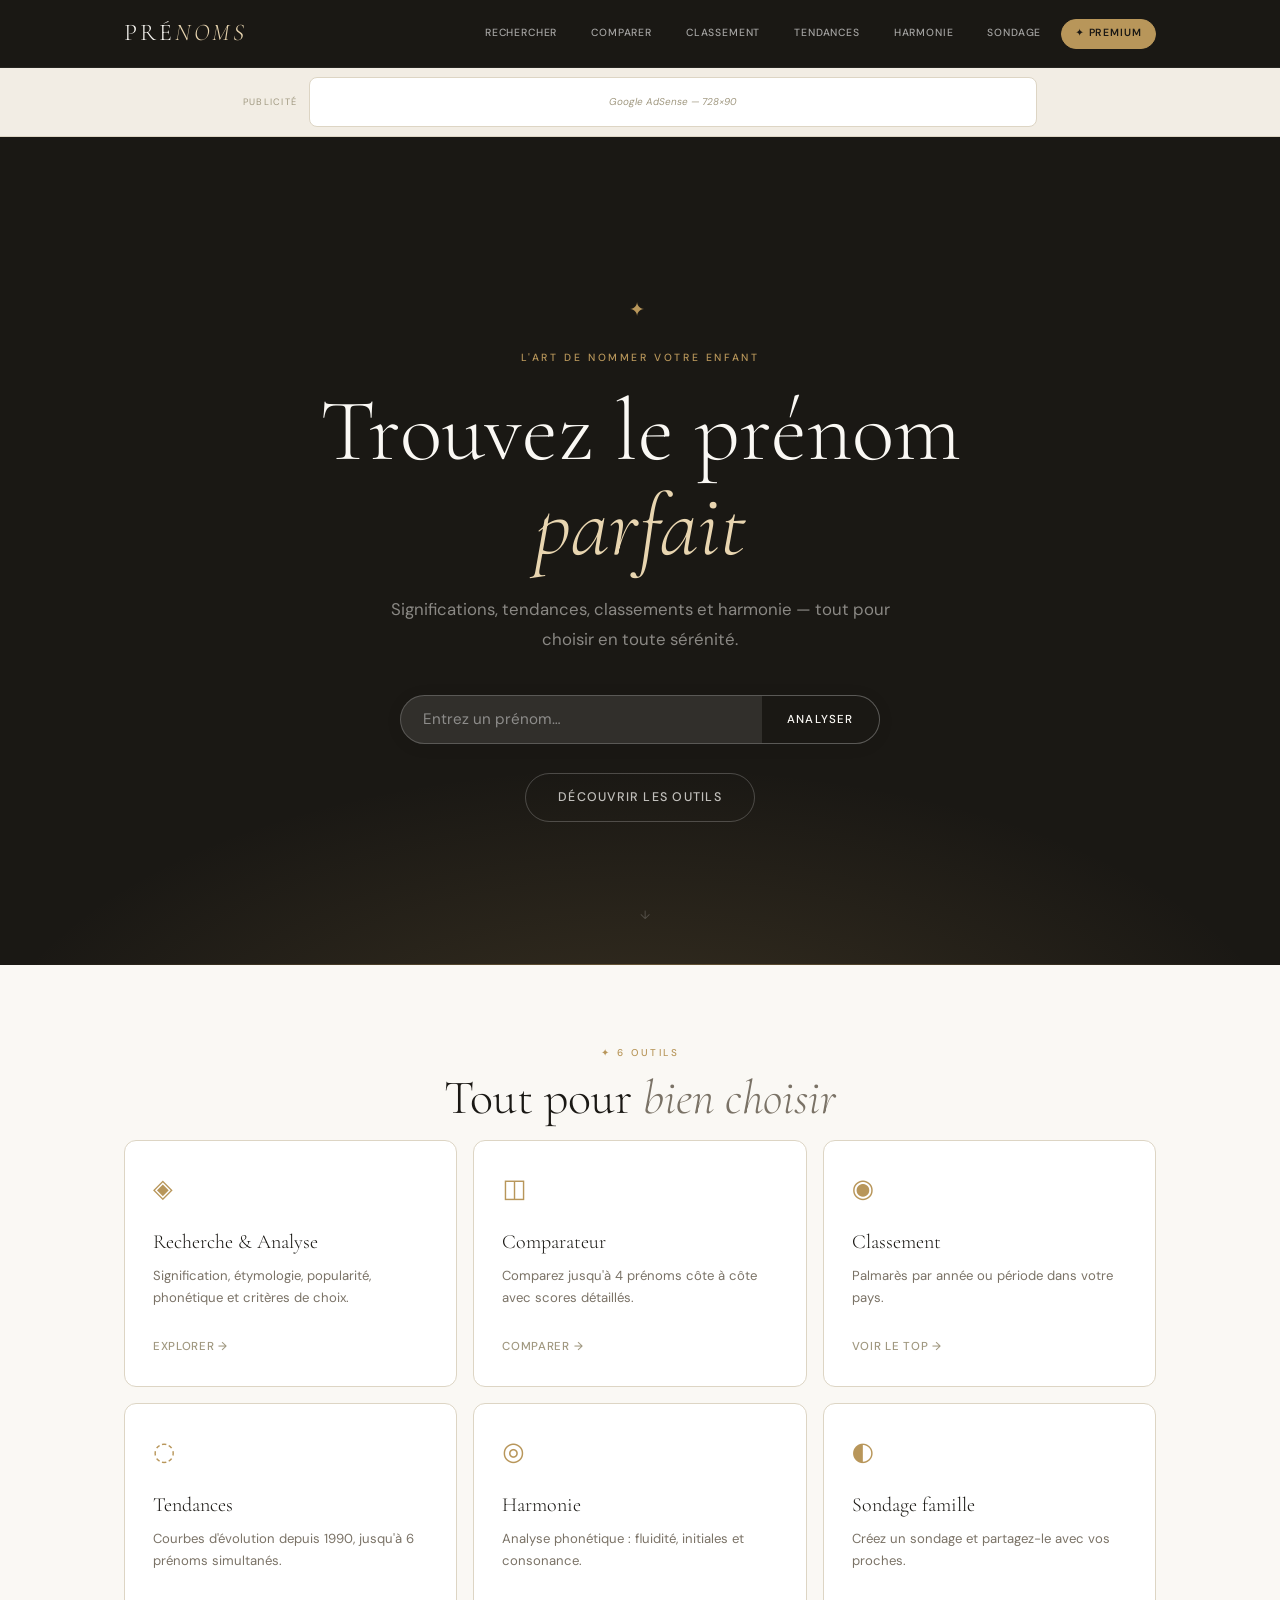
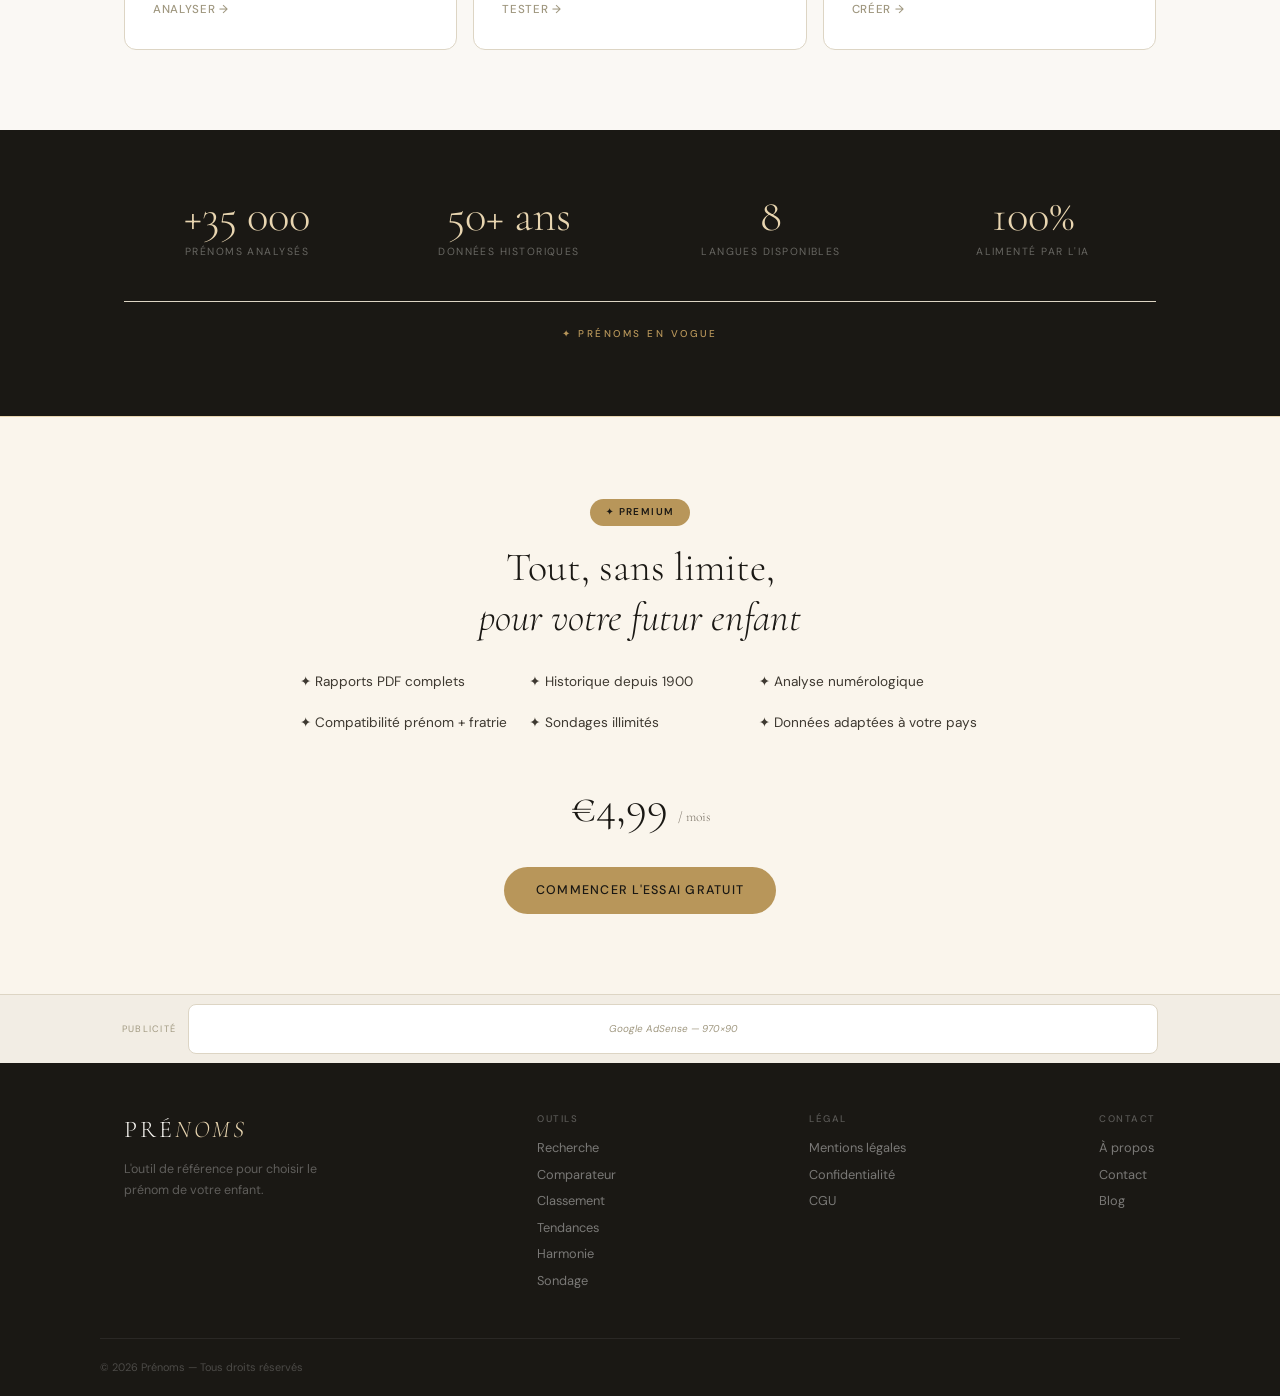
==== commit 5b6c1f0c: "Add files via upload" ====
--- a/index.html
+++ b/index.html
@@ -52,15 +52,15 @@
 
 <section class="tools-section" id="outils">
   <div class="container">
-    <p class="section-micro">✦ 6 outils</p>
+    <p class="section-micro" data-i18n="outils_titre">✦ 6 outils</p>
     <h2 class="section-title" data-i18n="tools_title">Tout pour <em>bien choisir</em></h2>
-    <div class="tools-grid">
-      <a href="recherche.html" class="tool-card"><div class="tool-icon">◈</div><h3 class="tool-title">Recherche & Analyse</h3><p class="tool-desc">Signification, étymologie, popularité, phonétique et critères de choix.</p><span class="tool-arrow">Explorer →</span></a>
-      <a href="comparer.html" class="tool-card"><div class="tool-icon">◫</div><h3 class="tool-title">Comparateur</h3><p class="tool-desc">Comparez jusqu'à 4 prénoms côte à côte avec scores détaillés.</p><span class="tool-arrow">Comparer →</span></a>
-      <a href="classement.html" class="tool-card"><div class="tool-icon">◉</div><h3 class="tool-title">Classement</h3><p class="tool-desc">Palmarès par année ou période dans votre pays.</p><span class="tool-arrow">Voir le top →</span></a>
-      <a href="tendances.html" class="tool-card"><div class="tool-icon">◌</div><h3 class="tool-title">Tendances</h3><p class="tool-desc">Courbes d'évolution depuis 1990, jusqu'à 6 prénoms simultanés.</p><span class="tool-arrow">Analyser →</span></a>
-      <a href="harmonie.html" class="tool-card"><div class="tool-icon">◎</div><h3 class="tool-title">Harmonie</h3><p class="tool-desc">Analyse phonétique : fluidité, initiales et consonance.</p><span class="tool-arrow">Tester →</span></a>
-      <a href="sondage.html" class="tool-card"><div class="tool-icon">◐</div><h3 class="tool-title">Sondage famille</h3><p class="tool-desc">Créez un sondage et partagez-le avec vos proches.</p><span class="tool-arrow">Créer →</span></a>
+    <div class="tools-grid" id="toolsGrid">
+      <a href="recherche.html" class="tool-card"><div class="tool-icon">◈</div><h3 class="tool-title" data-i18n="tool1_titre">Recherche & Analyse</h3><p class="tool-desc" data-i18n="tool1_desc">Signification, étymologie, popularité, phonétique et critères de choix.</p><span class="tool-arrow" data-i18n="tool1_btn">Explorer →</span></a>
+      <a href="comparer.html" class="tool-card"><div class="tool-icon">◫</div><h3 class="tool-title" data-i18n="tool2_titre">Comparateur</h3><p class="tool-desc" data-i18n="tool2_desc">Comparez jusqu'à 4 prénoms côte à côte avec scores détaillés.</p><span class="tool-arrow" data-i18n="tool2_btn">Comparer →</span></a>
+      <a href="classement.html" class="tool-card"><div class="tool-icon">◉</div><h3 class="tool-title" data-i18n="tool3_titre">Classement</h3><p class="tool-desc" data-i18n="tool3_desc">Palmarès par année ou période dans votre pays.</p><span class="tool-arrow" data-i18n="tool3_btn">Voir le top →</span></a>
+      <a href="tendances.html" class="tool-card"><div class="tool-icon">◌</div><h3 class="tool-title" data-i18n="tool4_titre">Tendances</h3><p class="tool-desc" data-i18n="tool4_desc">Courbes d'évolution depuis 1990, jusqu'à 6 prénoms simultanés.</p><span class="tool-arrow" data-i18n="tool4_btn">Analyser →</span></a>
+      <a href="harmonie.html" class="tool-card"><div class="tool-icon">◎</div><h3 class="tool-title" data-i18n="tool5_titre">Harmonie</h3><p class="tool-desc" data-i18n="tool5_desc">Analyse phonétique : fluidité, initiales et consonance.</p><span class="tool-arrow" data-i18n="tool5_btn">Tester →</span></a>
+      <a href="sondage.html" class="tool-card"><div class="tool-icon">◐</div><h3 class="tool-title" data-i18n="tool6_titre">Sondage famille</h3><p class="tool-desc" data-i18n="tool6_desc">Créez un sondage et partagez-le avec vos proches.</p><span class="tool-arrow" data-i18n="tool6_btn">Créer →</span></a>
     </div>
   </div>
 </section>
@@ -111,11 +111,14 @@
 <script src="i18n.js"></script>
 <script src="app.js"></script>
 <script>
-// Init dynamique selon la langue
-(function initHome() {
+// Fonction de mise à jour du trending et des quick tags — appelée au chargement ET au changement de pays
+function refreshHomeDynamic() {
+  // Traduire tous les éléments data-i18n
+  if (typeof applyTranslations === 'function') applyTranslations();
   // Quick tags hero
   var tagsEl = document.getElementById('homeQuickTags');
   if (tagsEl && typeof getPrenomsSuggeres === 'function') {
+    tagsEl.innerHTML = '';
     getPrenomsSuggeres().forEach(function(p) {
       var b = document.createElement('button');
       b.className = 'qtag'; b.textContent = p;
@@ -126,6 +129,7 @@
   // Trending row
   var trendEl = document.getElementById('homeTrendingRow');
   if (trendEl && typeof PRENOMS_DEFAUT !== 'undefined') {
+    trendEl.innerHTML = '';
     var lang = window._LANG || 'fr';
     var pd = PRENOMS_DEFAUT[lang] || PRENOMS_DEFAUT['fr'];
     var classes = ['tcol-dot-f','tcol-dot-m','tcol-dot-mx'];
@@ -146,7 +150,10 @@
       trendEl.appendChild(g);
     });
   }
-})();
+}
+refreshHomeDynamic();
+// Écouter les changements de pays
+window.addEventListener('paysChanged', refreshHomeDynamic);
 
 function quickSearch() {
   const q = document.getElementById('quickInput').value.trim();
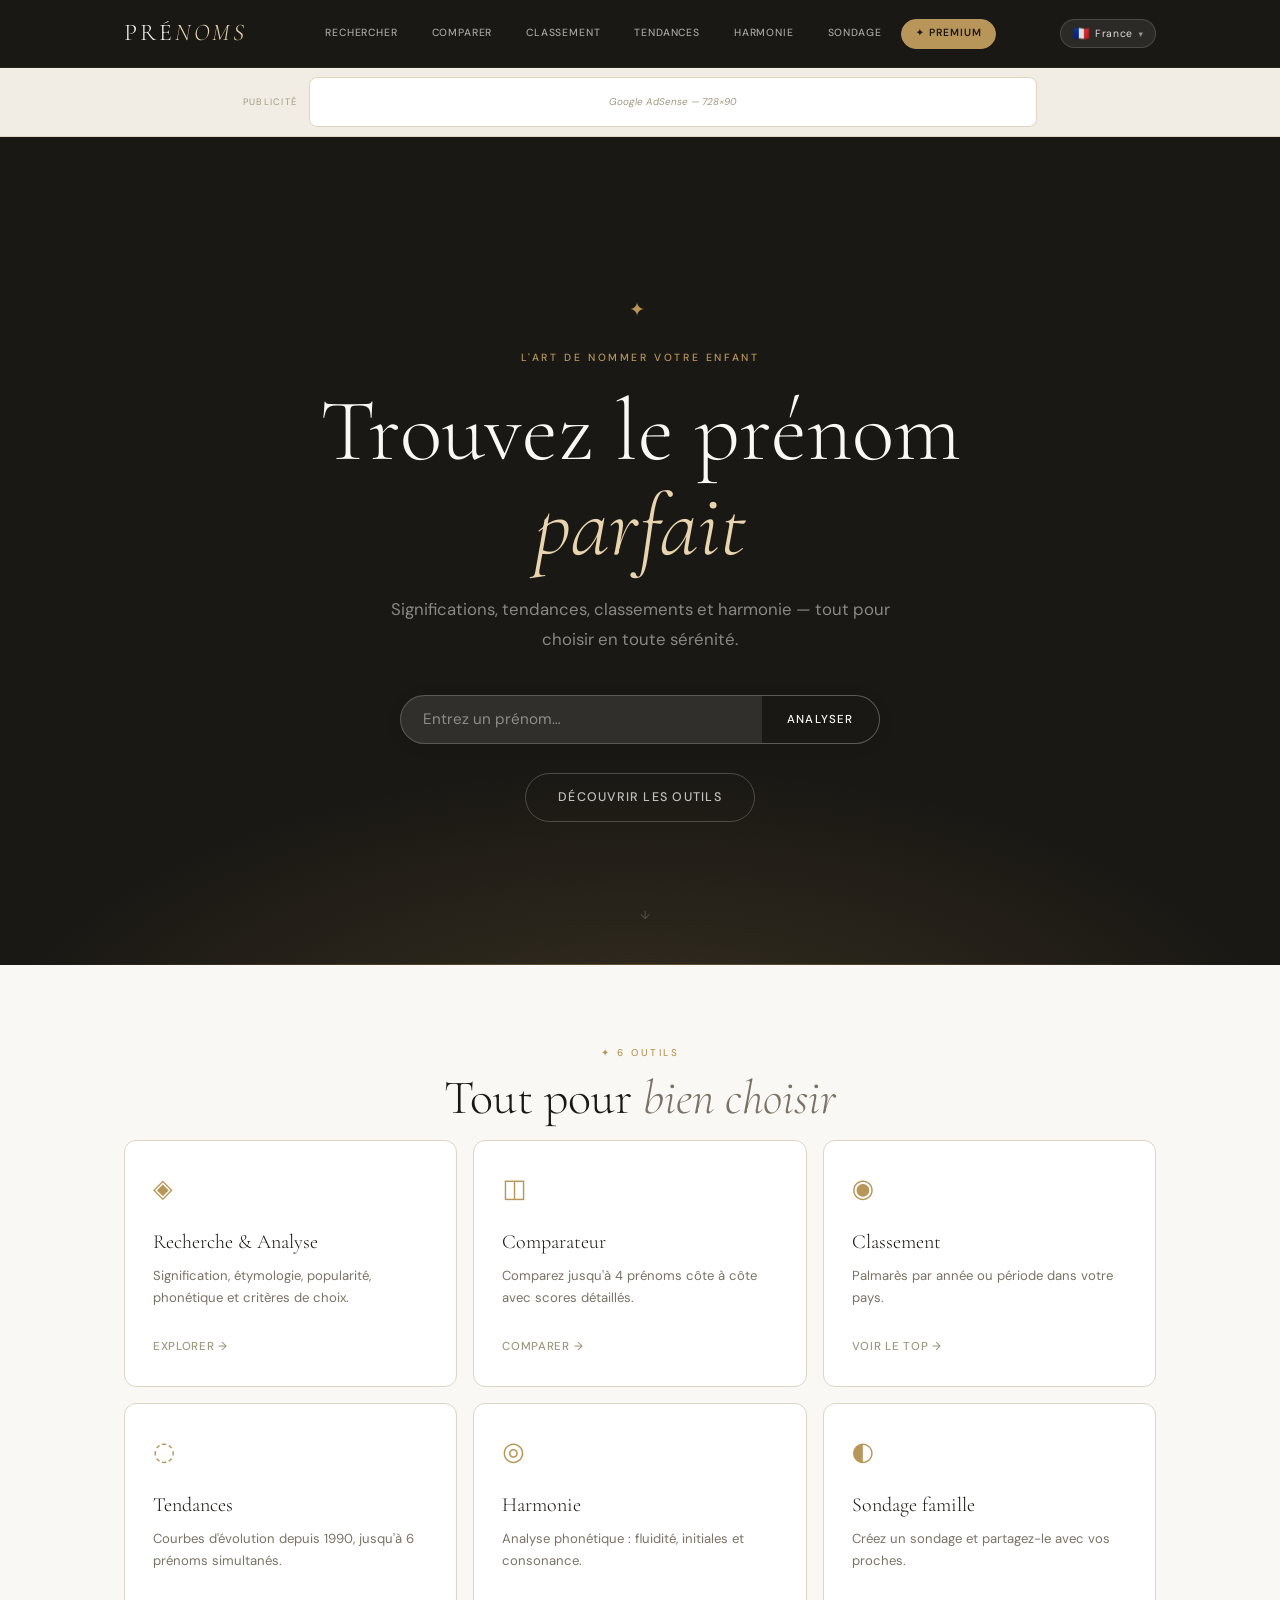
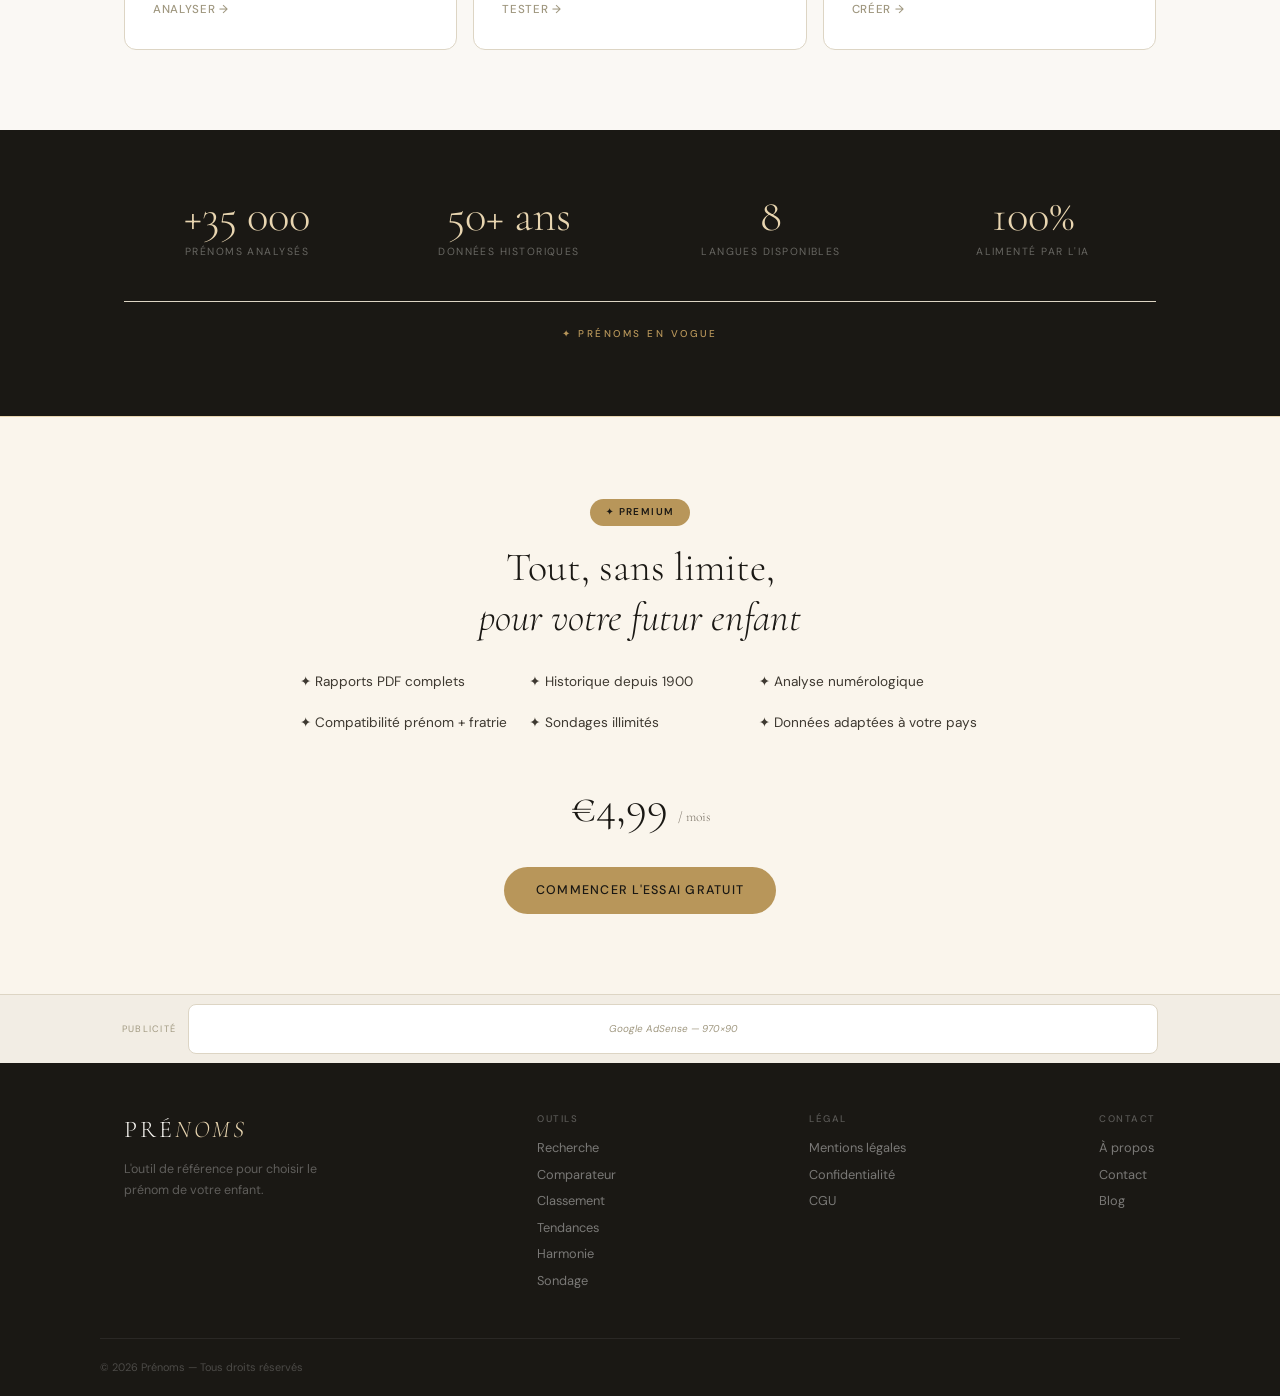
==== commit 91f9d33e: "Add files via upload" ====
--- a/index.html
+++ b/index.html
@@ -23,6 +23,17 @@
       <a class="nav-link" href="sondage.html" data-i18n="sondage">Sondage</a>
       <a class="nav-link nav-premium" href="premium.html" data-i18n="premium">✦ Premium</a>
     </div>
+      <div class="pays-selector" id="paysSelector">
+        <button class="pays-btn" onclick="togglePaysDropdown(event)">
+          <span id="pays-flag">🇫🇷</span>
+          <span id="pays-nom" style="font-size:.65rem;letter-spacing:.06em">France</span>
+          <span style="font-size:.55rem;opacity:.6">▾</span>
+        </button>
+        <div class="pays-dropdown" id="paysDropdown" style="display:none">
+          <p style="font-size:.6rem;letter-spacing:.1em;text-transform:uppercase;color:rgba(255,255,255,.4);padding:.5rem .75rem .25rem;font-weight:500">Pays / Langue</p>
+          <select size="8" class="pays-select-list" id="paysSelectList" onchange="setPays(this.value)"></select>
+        </div>
+      </div>
   </div>
 </nav>
 
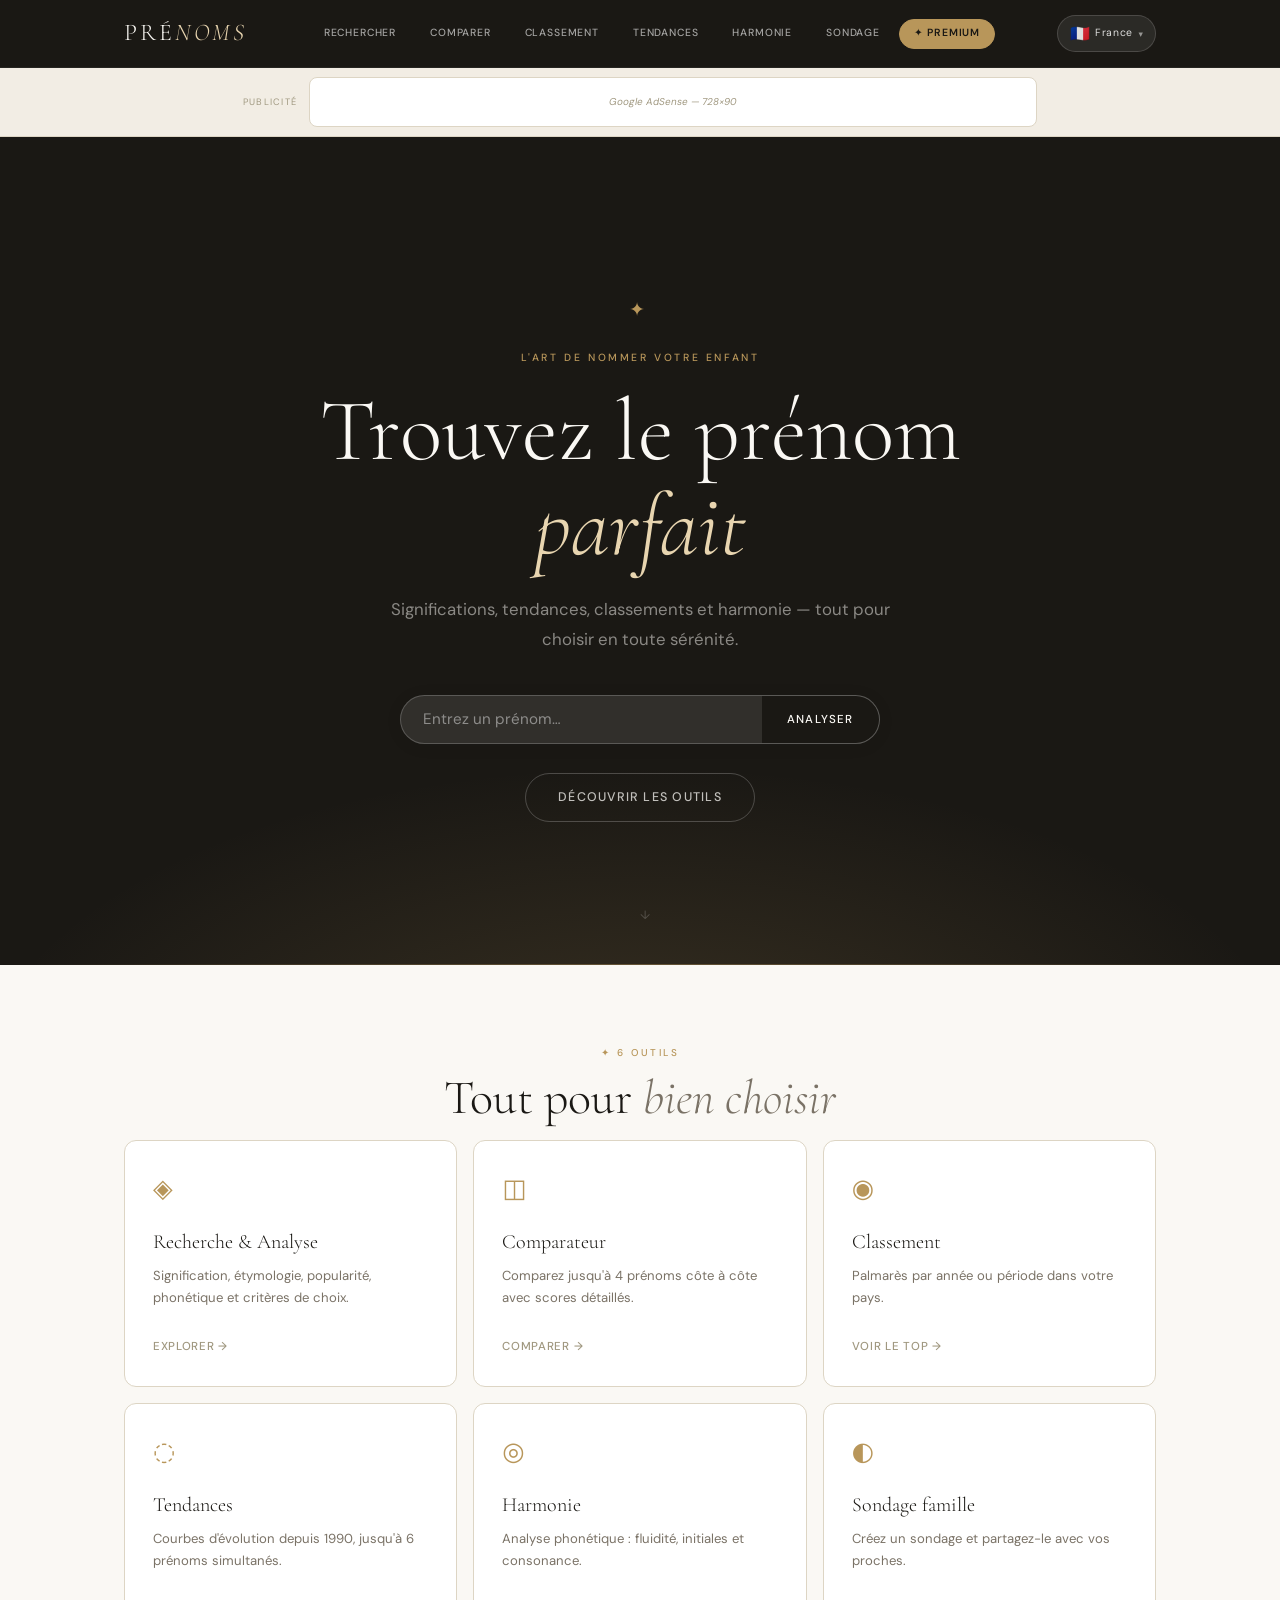
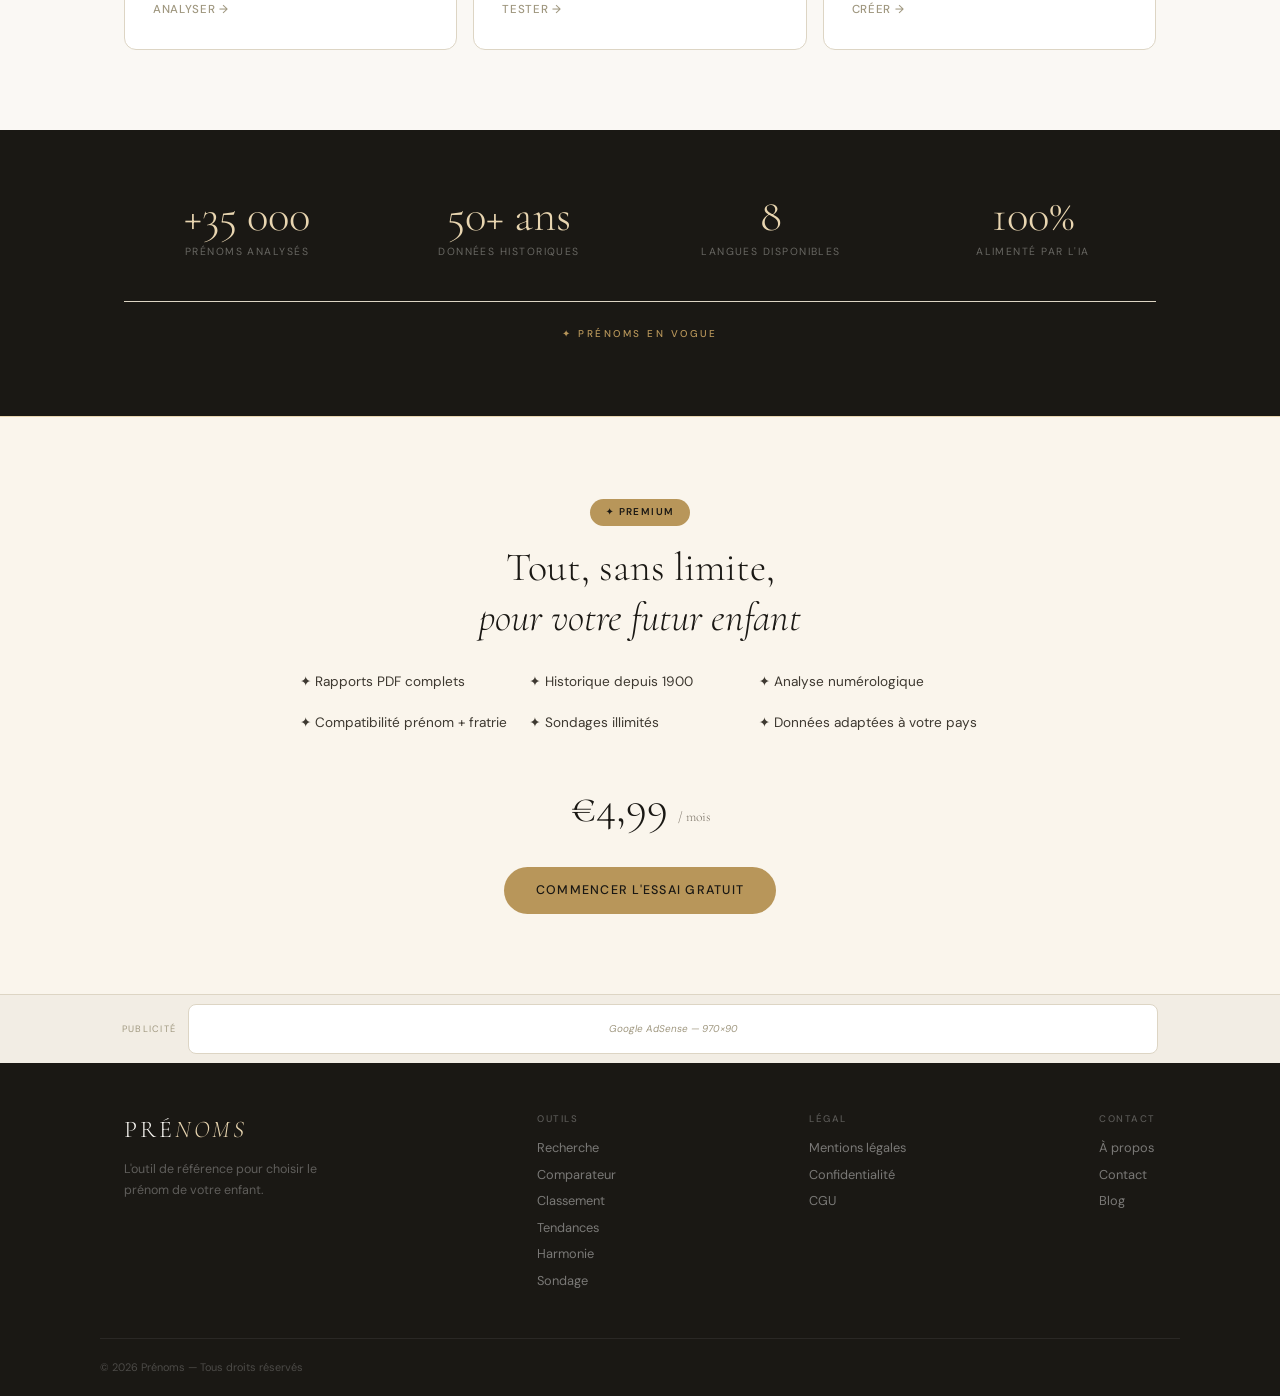
==== commit 1b9adb86: "Add files via upload" ====
--- a/index.html
+++ b/index.html
@@ -23,17 +23,17 @@
       <a class="nav-link" href="sondage.html" data-i18n="sondage">Sondage</a>
       <a class="nav-link nav-premium" href="premium.html" data-i18n="premium">✦ Premium</a>
     </div>
-      <div class="pays-selector" id="paysSelector">
-        <button class="pays-btn" onclick="togglePaysDropdown(event)">
+      <details class="pays-selector" id="paysSelector">
+        <summary class="pays-btn">
           <span id="pays-flag">🇫🇷</span>
           <span id="pays-nom" style="font-size:.65rem;letter-spacing:.06em">France</span>
-          <span style="font-size:.55rem;opacity:.6">▾</span>
-        </button>
-        <div class="pays-dropdown" id="paysDropdown" style="display:none">
+          <span class="pays-chevron">▾</span>
+        </summary>
+        <div class="pays-dropdown" id="paysDropdown">
           <p style="font-size:.6rem;letter-spacing:.1em;text-transform:uppercase;color:rgba(255,255,255,.4);padding:.5rem .75rem .25rem;font-weight:500">Pays / Langue</p>
-          <select size="8" class="pays-select-list" id="paysSelectList" onchange="setPays(this.value)"></select>
+          <div id="paysSelectList"></div>
         </div>
-      </div>
+      </details>
   </div>
 </nav>
 
--- a/styles.css
+++ b/styles.css
@@ -725,14 +725,18 @@
    SÉLECTEUR PAYS / LANGUE
 ══════════════════════════════════════ */
 .pays-selector { position: relative; flex-shrink: 0; }
-.pays-btn {
-  display: flex; align-items: center; gap: .35rem;
+.pays-selector summary.pays-btn {
+  display: flex; align-items: center; gap: .35rem; list-style: none;
   background: rgba(255,255,255,.08); border: 1px solid rgba(255,255,255,.15);
   border-radius: var(--radius-pill); padding: .3rem .75rem;
   color: rgba(255,255,255,.85); cursor: pointer; font-family: var(--font-sans);
-  transition: var(--trans); white-space: nowrap;
-}
-.pays-btn:hover { background: rgba(255,255,255,.15); border-color: rgba(255,255,255,.3); }
+  transition: var(--trans); white-space: nowrap; user-select: none;
+}
+.pays-selector summary.pays-btn::-webkit-details-marker { display: none; }
+.pays-selector[open] summary.pays-btn { background: rgba(255,255,255,.15); border-color: rgba(255,255,255,.3); }
+.pays-selector summary.pays-btn:hover { background: rgba(255,255,255,.15); border-color: rgba(255,255,255,.3); }
+.pays-chevron { font-size:.55rem; opacity:.6; transition: transform .2s; }
+.pays-selector[open] .pays-chevron { transform: rotate(180deg); }
 .pays-dropdown {
   position: absolute; top: calc(100% + .5rem); right: 0;
   background: var(--ink); border: 1px solid rgba(255,255,255,.12);
@@ -740,15 +744,18 @@
   box-shadow: 0 8px 32px rgba(0,0,0,.4); z-index: 500;
   overflow: hidden;
 }
-.pays-select-list {
-  width: 100%; background: transparent; border: none; outline: none;
-  color: rgba(255,255,255,.85); font-family: var(--font-sans); font-size: .82rem;
-  padding: .25rem 0; cursor: pointer;
-}
-.pays-select-list option {
-  background: #1a1814; color: rgba(255,255,255,.85); padding: .3rem .75rem;
-}
-.pays-select-list option:checked { background: var(--gold); color: var(--ink); }
+.pays-list {
+  max-height: 220px; overflow-y: auto; padding: .25rem 0;
+}
+.pays-list-item {
+  display: block; width: 100%; text-align: left;
+  background: transparent; border: none; outline: none;
+  color: rgba(255,255,255,.8); font-family: var(--font-sans); font-size: .82rem;
+  padding: .4rem .85rem; cursor: pointer; transition: background .15s;
+  white-space: nowrap;
+}
+.pays-list-item:hover { background: rgba(255,255,255,.1); color: var(--cream); }
+.pays-list-item.active { background: rgba(var(--gold-rgb, 184,150,90),.2); color: var(--gold-l); font-weight: 500; }
 
 /* ══════════════════════════════════════
    TRENDING COMPACT (HOME)
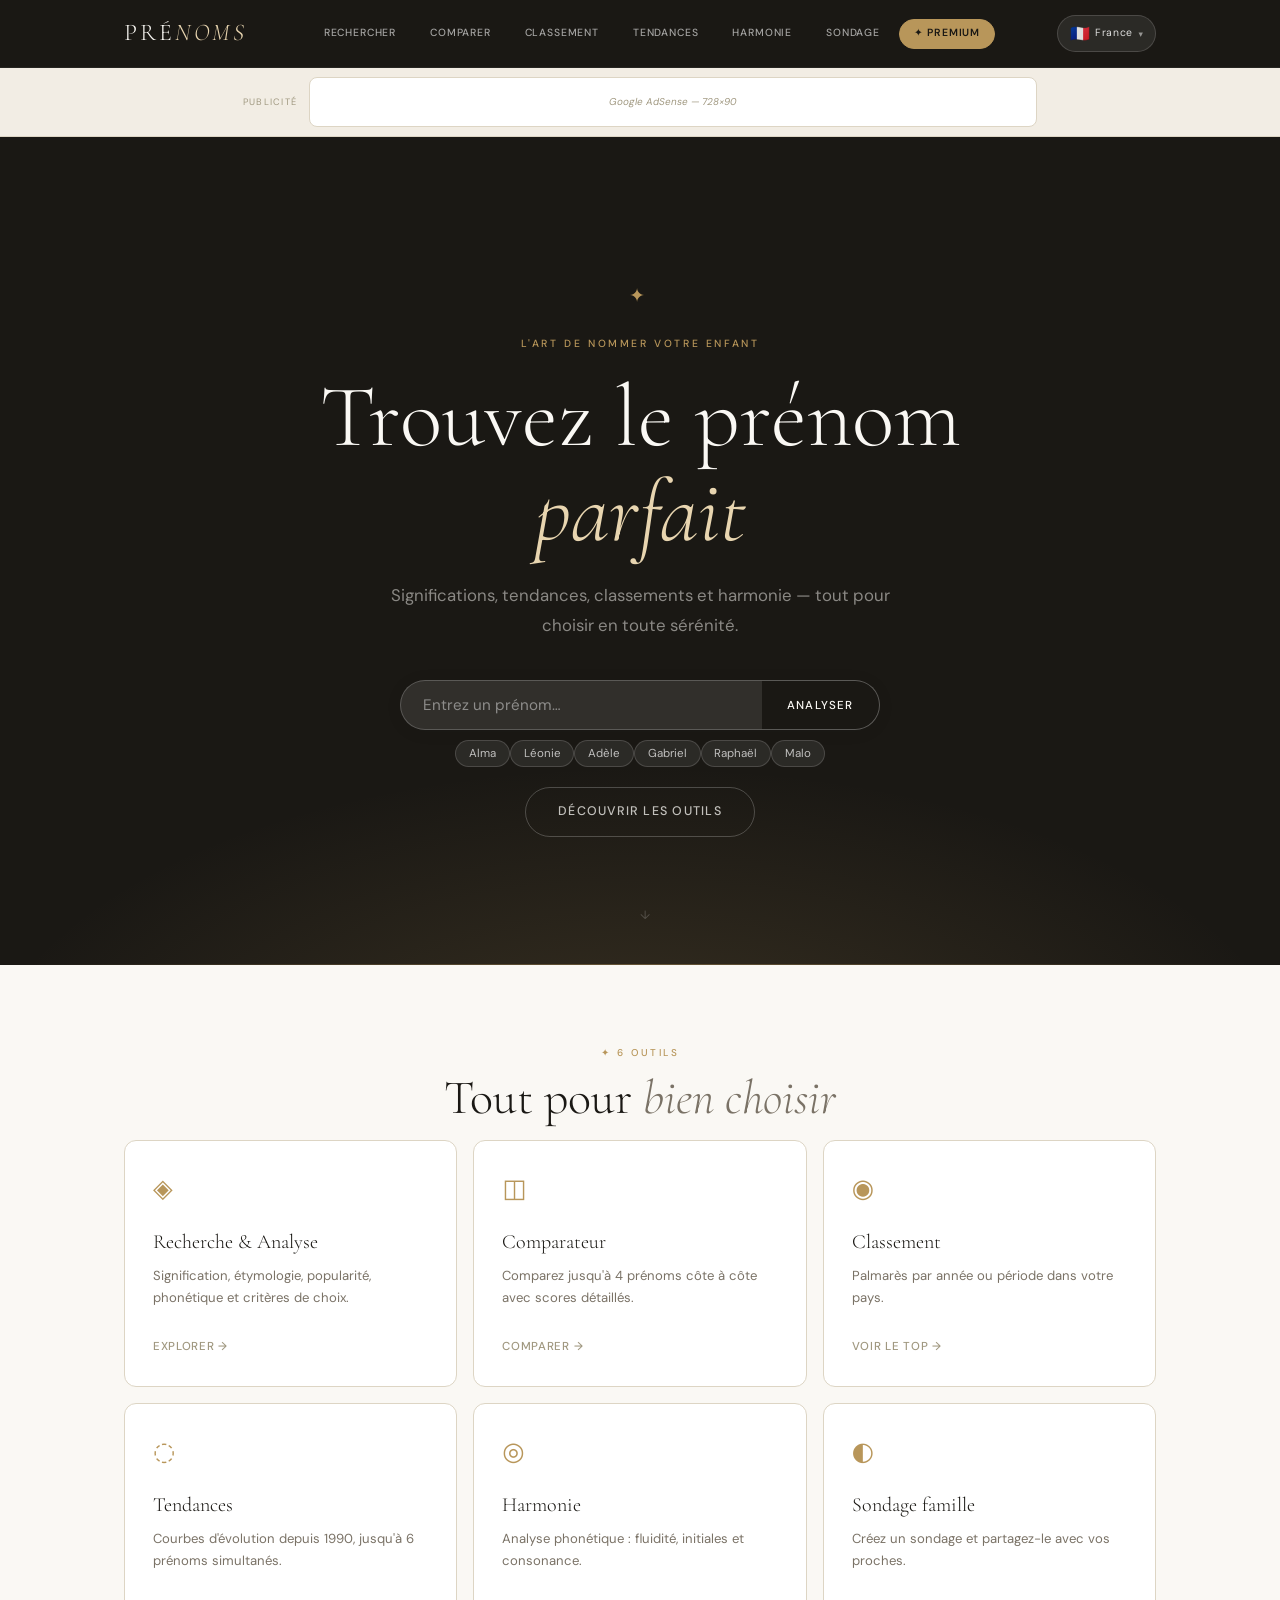
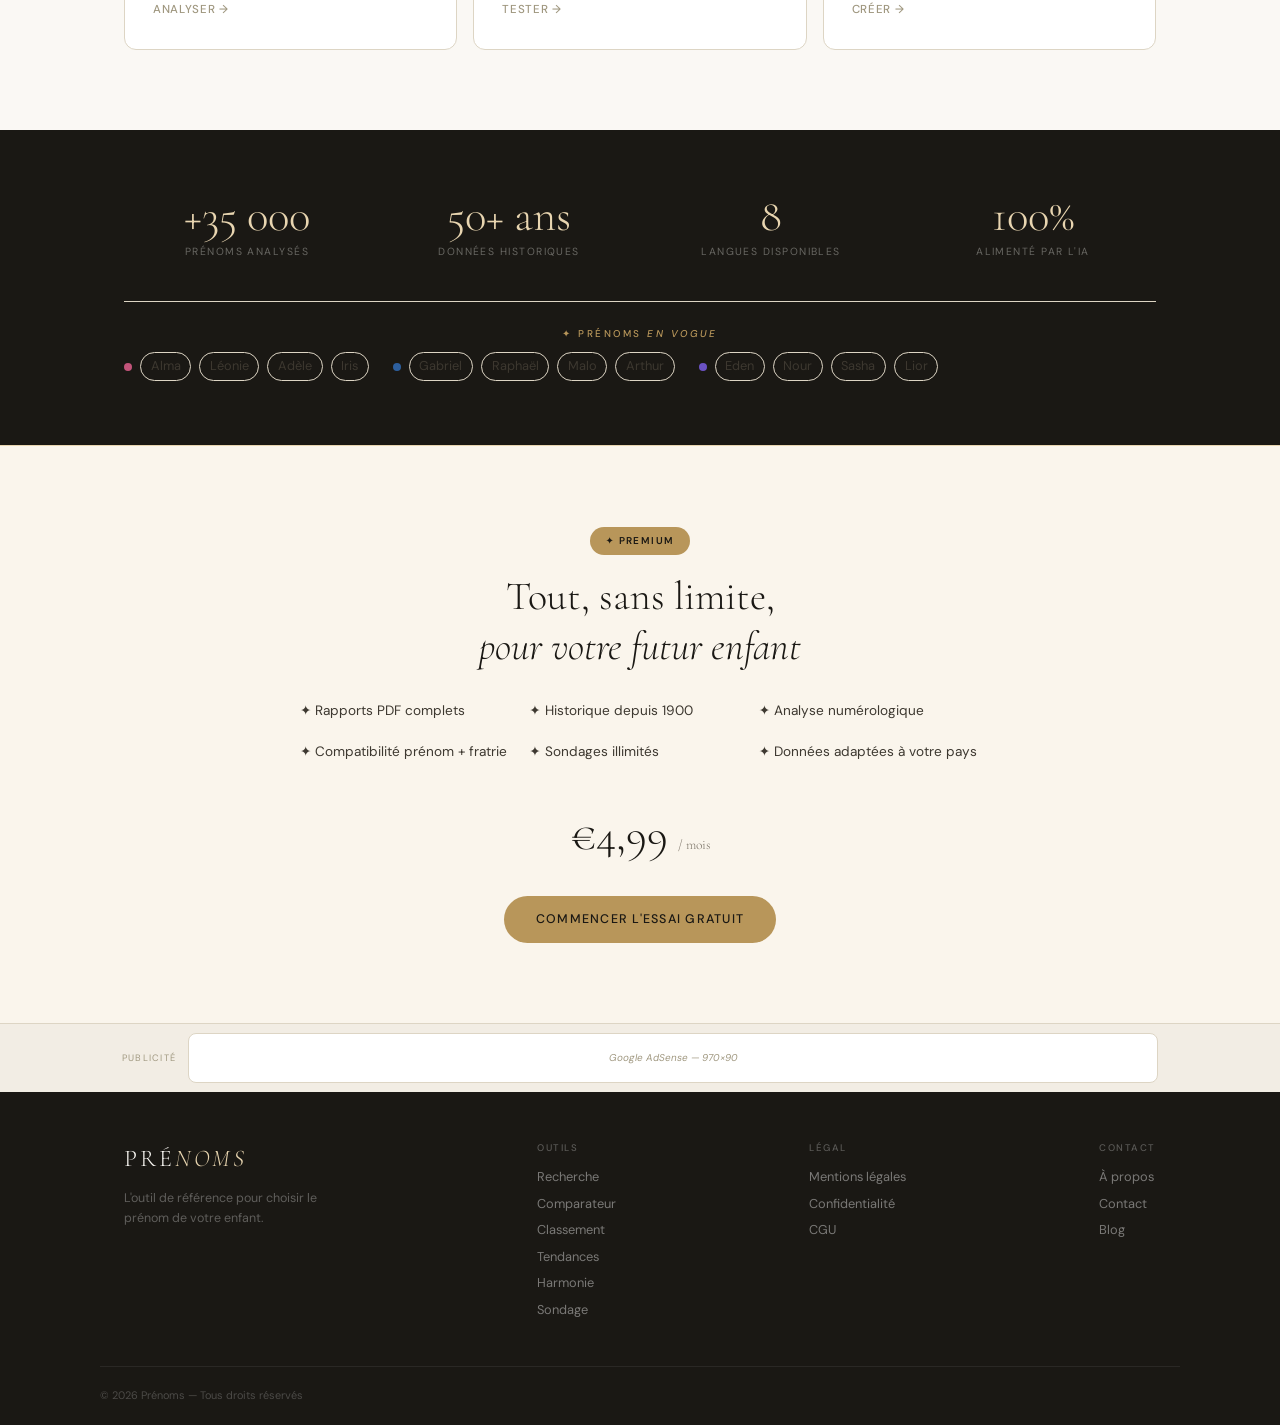
==== commit 5d827939: "Add files via upload" ====
--- a/index.html
+++ b/index.html
@@ -112,7 +112,7 @@
 <footer>
   <div class="footer-inner container">
     <div class="footer-brand"><a class="logo" href="index.html">Pré<span>noms</span></a><p>L'outil de référence pour choisir le prénom de votre enfant.</p></div>
-    <div class="footer-col"><h4>Outils</h4><a href="recherche.html">Recherche</a><a href="comparer.html">Comparateur</a><a href="classement.html">Classement</a><a href="tendances.html">Tendances</a><a href="harmonie.html">Harmonie</a><a href="sondage.html">Sondage</a></div>
+    <div class="footer-col"><h4>Outils</h4><a href="recherche.html">Recherche</a><a href="comparer.html">Comparateur</a><a href="classement.html" data-i18n="classement">Classement</a><a href="tendances.html" data-i18n="tendances">Tendances</a><a href="harmonie.html" data-i18n="harmonie">Harmonie</a><a href="sondage.html" data-i18n="sondage">Sondage</a></div>
     <div class="footer-col"><h4>Légal</h4><a href="#">Mentions légales</a><a href="#">Confidentialité</a><a href="#">CGU</a></div>
     <div class="footer-col"><h4>Contact</h4><a href="#">À propos</a><a href="#">Contact</a><a href="#">Blog</a></div>
   </div>
--- a/styles.css
+++ b/styles.css
@@ -745,17 +745,18 @@
   overflow: hidden;
 }
 .pays-list {
-  max-height: 220px; overflow-y: auto; padding: .25rem 0;
+  max-height: 240px; overflow-y: auto; padding: .25rem 0;
+  display: block; width: 100%;
 }
 .pays-list-item {
   display: block; width: 100%; text-align: left;
   background: transparent; border: none; outline: none;
-  color: rgba(255,255,255,.8); font-family: var(--font-sans); font-size: .82rem;
-  padding: .4rem .85rem; cursor: pointer; transition: background .15s;
-  white-space: nowrap;
-}
-.pays-list-item:hover { background: rgba(255,255,255,.1); color: var(--cream); }
-.pays-list-item.active { background: rgba(var(--gold-rgb, 184,150,90),.2); color: var(--gold-l); font-weight: 500; }
+  color: rgba(255,255,255,.85); font-family: var(--font-sans); font-size: .82rem;
+  padding: .45rem .85rem; cursor: pointer; transition: background .15s;
+  white-space: nowrap; box-sizing: border-box;
+}
+.pays-list-item:hover { background: rgba(255,255,255,.12); color: #fff; }
+.pays-list-item.active { color: #c8a84b; font-weight: 500; }
 
 /* ══════════════════════════════════════
    TRENDING COMPACT (HOME)
